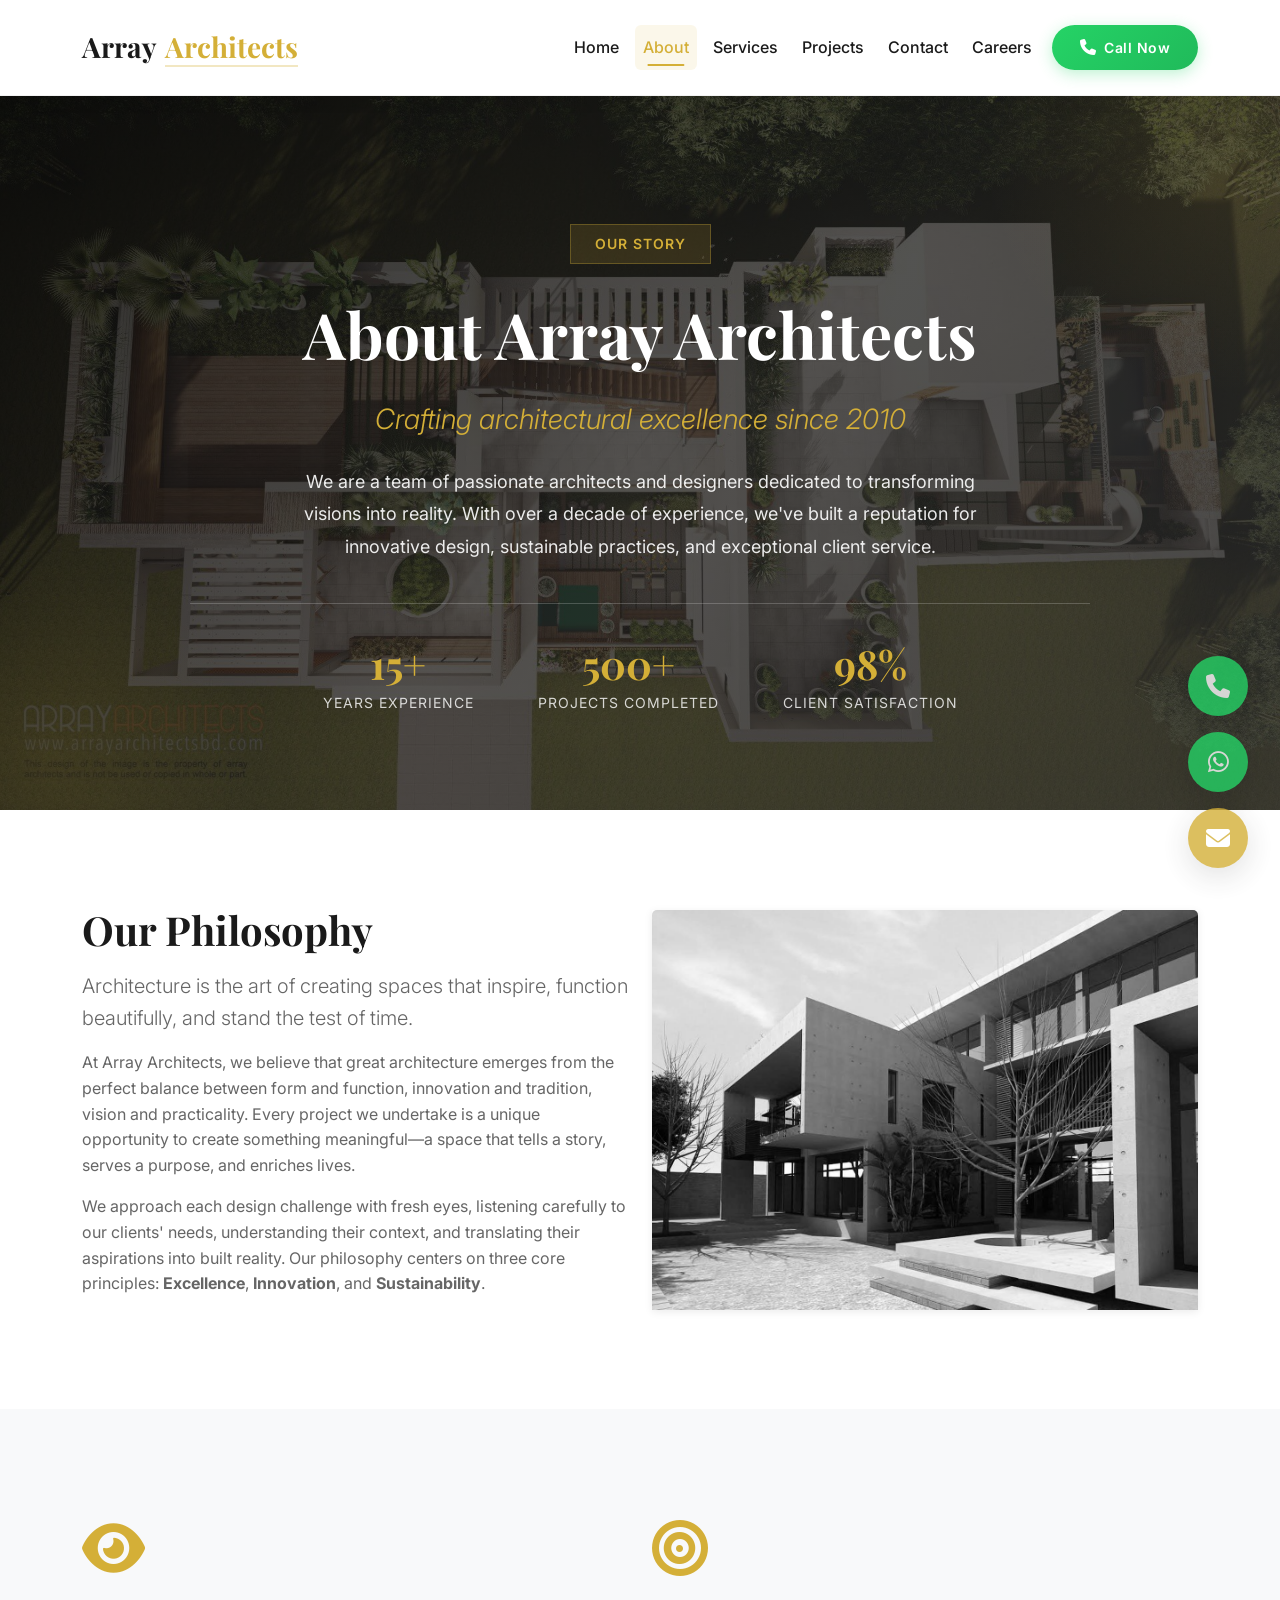
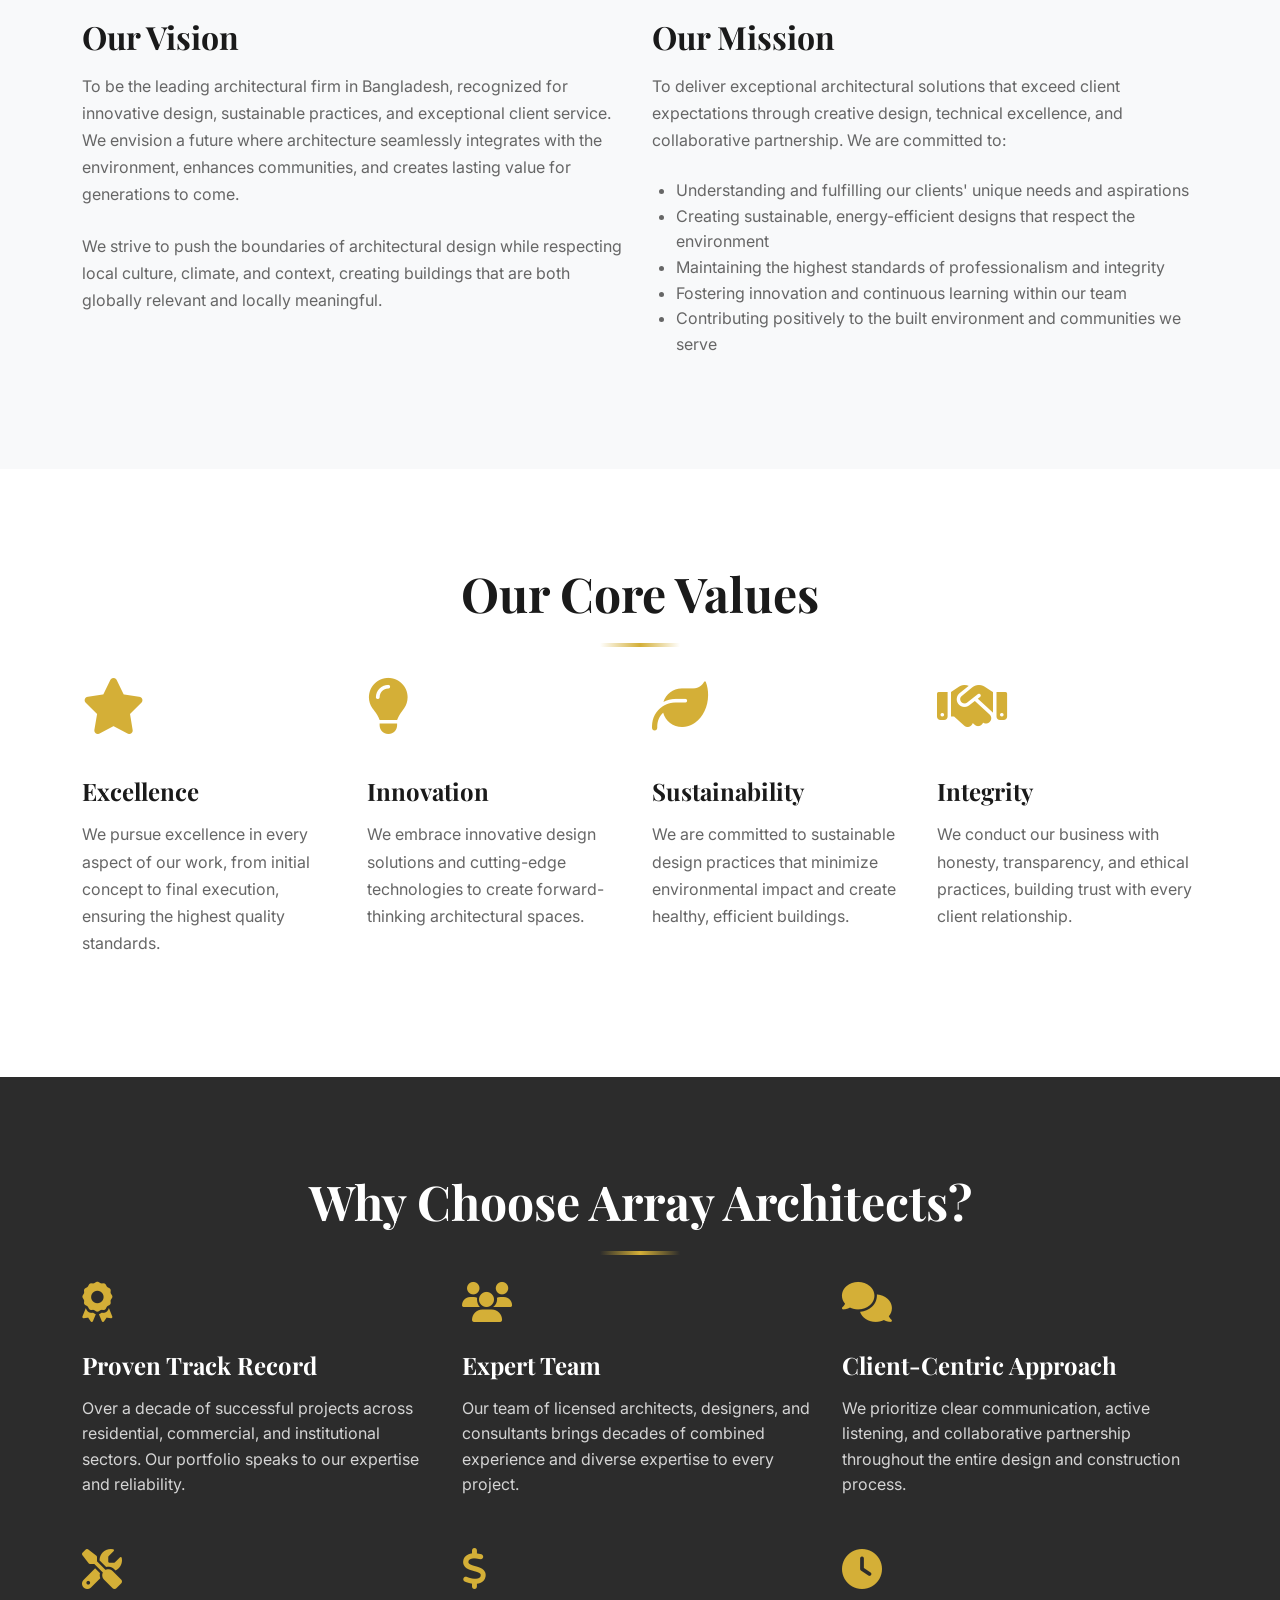
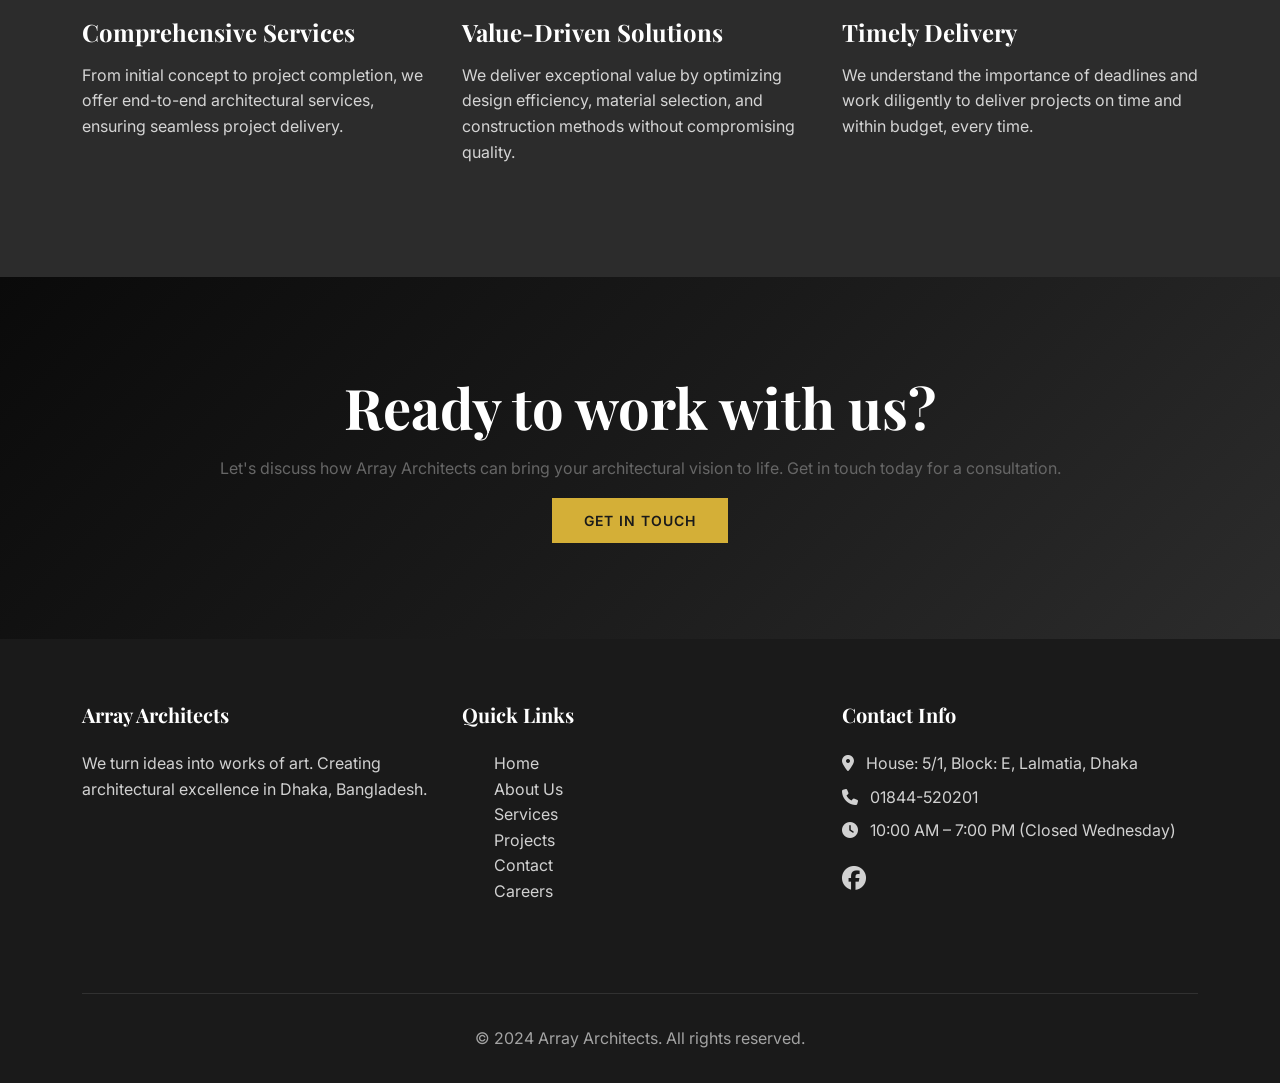
==== about.html @ 4f80e654 "Initial commit" ====
<!DOCTYPE html>
<html lang="en">
<head>
    <meta charset="UTF-8">
    <meta name="viewport" content="width=device-width, initial-scale=1.0">
    <meta name="description" content="Learn about Array Architects - Our philosophy, vision, mission, and values. Discover why clients trust us for their architectural projects in Dhaka, Bangladesh.">
    <meta name="keywords" content="about Array Architects, architecture firm Dhaka, architectural philosophy, design values">
    <meta name="author" content="Array Architects">
    <title>About Us - Array Architects</title>
    
    <!-- Bootstrap 5 CSS -->
    <link href="https://cdn.jsdelivr.net/npm/bootstrap@5.3.0/dist/css/bootstrap.min.css" rel="stylesheet">
    
    <!-- Google Fonts -->
    <link href="https://fonts.googleapis.com/css2?family=Playfair+Display:wght@400;700&family=Inter:wght@300;400;500;600;700&display=swap" rel="stylesheet">
    
    <!-- Font Awesome for Icons -->
    <link rel="stylesheet" href="https://cdnjs.cloudflare.com/ajax/libs/font-awesome/6.4.0/css/all.min.css">
    
    <!-- Custom CSS -->
    <link rel="stylesheet" href="assets/css/style.css">
</head>
<body>
    <!-- ===== NAVBAR ===== -->
    <nav class="navbar navbar-expand-lg">
        <div class="container">
            <a class="navbar-brand" href="index.html">
                <span class="brand-text">Array</span>
                <span class="brand-accent">Architects</span>
            </a>
            <button class="navbar-toggler" type="button" data-bs-toggle="collapse" data-bs-target="#navbarNav" aria-label="Toggle navigation">
                <span class="navbar-toggler-icon"></span>
            </button>
            <div class="collapse navbar-collapse" id="navbarNav">
                <ul class="navbar-nav ms-auto">
                    <li class="nav-item">
                        <a class="nav-link" href="index.html">
                            <span>Home</span>
                        </a>
                    </li>
                    <li class="nav-item">
                        <a class="nav-link active" href="about.html">
                            <span>About</span>
                        </a>
                    </li>
                    <li class="nav-item">
                        <a class="nav-link" href="services.html">
                            <span>Services</span>
                        </a>
                    </li>
                    <li class="nav-item">
                        <a class="nav-link" href="projects.html">
                            <span>Projects</span>
                        </a>
                    </li>
                    <li class="nav-item">
                        <a class="nav-link" href="contact.html">
                            <span>Contact</span>
                        </a>
                    </li>
                    <li class="nav-item">
                        <a class="nav-link" href="careers.html">
                            <span>Careers</span>
                        </a>
                    </li>
                    <li class="nav-item">
                        <a class="btn btn-call" href="tel:+8801844520201">
                            <i class="fas fa-phone"></i>
                            <span>Call Now</span>
                        </a>
                    </li>
                </ul>
            </div>
        </div>
    </nav>

    <!-- ===== PAGE HERO ===== -->
    <section class="page-hero">
        <div class="hero-background" style="background-image: url('assets/images/banner2.jpg');">
            <div class="hero-overlay"></div>
            <div class="hero-shapes">
                <div class="shape shape-1"></div>
                <div class="shape shape-2"></div>
            </div>
        </div>
        <div class="container">
            <div class="page-hero-content">
                <div class="hero-badge">
                    <span>Our Story</span>
                </div>
                <h1 class="page-hero-title">About Array Architects</h1>
                <p class="page-hero-tagline">Crafting architectural excellence since 2010</p>
                <p class="page-hero-description">We are a team of passionate architects and designers dedicated to transforming visions into reality. With over a decade of experience, we've built a reputation for innovative design, sustainable practices, and exceptional client service.</p>
                <div class="page-hero-stats">
                    <div class="page-stat">
                        <div class="page-stat-number">15+</div>
                        <div class="page-stat-label">Years Experience</div>
                    </div>
                    <div class="page-stat">
                        <div class="page-stat-number">500+</div>
                        <div class="page-stat-label">Projects Completed</div>
                    </div>
                    <div class="page-stat">
                        <div class="page-stat-number">98%</div>
                        <div class="page-stat-label">Client Satisfaction</div>
                    </div>
                </div>
            </div>
        </div>
    </section>

    <!-- ===== PHILOSOPHY ===== -->
    <section class="section">
        <div class="container">
            <div class="row align-items-center">
                <div class="col-lg-6">
                    <h2>Our Philosophy</h2>
                    <p class="lead">Architecture is the art of creating spaces that inspire, function beautifully, and stand the test of time.</p>
                    <p>At Array Architects, we believe that great architecture emerges from the perfect balance between form and function, innovation and tradition, vision and practicality. Every project we undertake is a unique opportunity to create something meaningful—a space that tells a story, serves a purpose, and enriches lives.</p>
                    <p>We approach each design challenge with fresh eyes, listening carefully to our clients' needs, understanding their context, and translating their aspirations into built reality. Our philosophy centers on three core principles: <strong>Excellence</strong>, <strong>Innovation</strong>, and <strong>Sustainability</strong>.</p>
                </div>
                <div class="col-lg-6">
                    <div class="card">
                        <img src="assets/images/banner3.jpg" alt="Our Philosophy" class="card-img-top" style="height: 400px; object-fit: cover;">
                    </div>
                </div>
            </div>
        </div>
    </section>

    <!-- ===== VISION & MISSION ===== -->
    <section class="section section-light">
        <div class="container">
            <div class="row g-4">
                <div class="col-lg-6">
                    <div class="service-card">
                        <div class="service-icon">
                            <i class="fas fa-eye"></i>
                        </div>
                        <h3>Our Vision</h3>
                        <p>To be the leading architectural firm in Bangladesh, recognized for innovative design, sustainable practices, and exceptional client service. We envision a future where architecture seamlessly integrates with the environment, enhances communities, and creates lasting value for generations to come.</p>
                        <p>We strive to push the boundaries of architectural design while respecting local culture, climate, and context, creating buildings that are both globally relevant and locally meaningful.</p>
                    </div>
                </div>
                <div class="col-lg-6">
                    <div class="service-card">
                        <div class="service-icon">
                            <i class="fas fa-bullseye"></i>
                        </div>
                        <h3>Our Mission</h3>
                        <p>To deliver exceptional architectural solutions that exceed client expectations through creative design, technical excellence, and collaborative partnership. We are committed to:</p>
                        <ul style="list-style: disc; padding-left: 1.5rem; color: var(--text-light);">
                            <li>Understanding and fulfilling our clients' unique needs and aspirations</li>
                            <li>Creating sustainable, energy-efficient designs that respect the environment</li>
                            <li>Maintaining the highest standards of professionalism and integrity</li>
                            <li>Fostering innovation and continuous learning within our team</li>
                            <li>Contributing positively to the built environment and communities we serve</li>
                        </ul>
                    </div>
                </div>
            </div>
        </div>
    </section>

    <!-- ===== VALUES ===== -->
    <section class="section">
        <div class="container">
            <h2 class="section-title">Our Core Values</h2>
            <div class="row g-4">
                <div class="col-md-6 col-lg-3">
                    <div class="service-card">
                        <div class="service-icon">
                            <i class="fas fa-star"></i>
                        </div>
                        <h4>Excellence</h4>
                        <p>We pursue excellence in every aspect of our work, from initial concept to final execution, ensuring the highest quality standards.</p>
                    </div>
                </div>
                <div class="col-md-6 col-lg-3">
                    <div class="service-card">
                        <div class="service-icon">
                            <i class="fas fa-lightbulb"></i>
                        </div>
                        <h4>Innovation</h4>
                        <p>We embrace innovative design solutions and cutting-edge technologies to create forward-thinking architectural spaces.</p>
                    </div>
                </div>
                <div class="col-md-6 col-lg-3">
                    <div class="service-card">
                        <div class="service-icon">
                            <i class="fas fa-leaf"></i>
                        </div>
                        <h4>Sustainability</h4>
                        <p>We are committed to sustainable design practices that minimize environmental impact and create healthy, efficient buildings.</p>
                    </div>
                </div>
                <div class="col-md-6 col-lg-3">
                    <div class="service-card">
                        <div class="service-icon">
                            <i class="fas fa-handshake"></i>
                        </div>
                        <h4>Integrity</h4>
                        <p>We conduct our business with honesty, transparency, and ethical practices, building trust with every client relationship.</p>
                    </div>
                </div>
            </div>
        </div>
    </section>

    <!-- ===== WHY CHOOSE US ===== -->
    <section class="section section-dark">
        <div class="container">
            <h2 class="section-title" style="color: var(--text-white);">Why Choose Array Architects?</h2>
            <div class="row g-4">
                <div class="col-md-6 col-lg-4">
                    <div class="testimonial">
                        <div class="service-icon" style="font-size: 2.5rem; margin-bottom: 1rem;">
                            <i class="fas fa-award"></i>
                        </div>
                        <h4>Proven Track Record</h4>
                        <p>Over a decade of successful projects across residential, commercial, and institutional sectors. Our portfolio speaks to our expertise and reliability.</p>
                    </div>
                </div>
                <div class="col-md-6 col-lg-4">
                    <div class="testimonial">
                        <div class="service-icon" style="font-size: 2.5rem; margin-bottom: 1rem;">
                            <i class="fas fa-users"></i>
                        </div>
                        <h4>Expert Team</h4>
                        <p>Our team of licensed architects, designers, and consultants brings decades of combined experience and diverse expertise to every project.</p>
                    </div>
                </div>
                <div class="col-md-6 col-lg-4">
                    <div class="testimonial">
                        <div class="service-icon" style="font-size: 2.5rem; margin-bottom: 1rem;">
                            <i class="fas fa-comments"></i>
                        </div>
                        <h4>Client-Centric Approach</h4>
                        <p>We prioritize clear communication, active listening, and collaborative partnership throughout the entire design and construction process.</p>
                    </div>
                </div>
                <div class="col-md-6 col-lg-4">
                    <div class="testimonial">
                        <div class="service-icon" style="font-size: 2.5rem; margin-bottom: 1rem;">
                            <i class="fas fa-tools"></i>
                        </div>
                        <h4>Comprehensive Services</h4>
                        <p>From initial concept to project completion, we offer end-to-end architectural services, ensuring seamless project delivery.</p>
                    </div>
                </div>
                <div class="col-md-6 col-lg-4">
                    <div class="testimonial">
                        <div class="service-icon" style="font-size: 2.5rem; margin-bottom: 1rem;">
                            <i class="fas fa-dollar-sign"></i>
                        </div>
                        <h4>Value-Driven Solutions</h4>
                        <p>We deliver exceptional value by optimizing design efficiency, material selection, and construction methods without compromising quality.</p>
                    </div>
                </div>
                <div class="col-md-6 col-lg-4">
                    <div class="testimonial">
                        <div class="service-icon" style="font-size: 2.5rem; margin-bottom: 1rem;">
                            <i class="fas fa-clock"></i>
                        </div>
                        <h4>Timely Delivery</h4>
                        <p>We understand the importance of deadlines and work diligently to deliver projects on time and within budget, every time.</p>
                    </div>
                </div>
            </div>
        </div>
    </section>

    <!-- ===== CTA SECTION ===== -->
    <section class="cta-section">
        <div class="container">
            <h1>Ready to work with us?</h1>
            <p>Let's discuss how Array Architects can bring your architectural vision to life. Get in touch today for a consultation.</p>
            <a href="contact.html" class="btn btn-accent">Get in Touch</a>
        </div>
    </section>

    <!-- ===== FOOTER ===== -->
    <footer class="footer">
        <div class="container">
            <div class="row">
                <div class="col-lg-4 mb-4">
                    <h5>Array Architects</h5>
                    <p>We turn ideas into works of art. Creating architectural excellence in Dhaka, Bangladesh.</p>
                </div>
                <div class="col-lg-4 mb-4">
                    <h5>Quick Links</h5>
                    <ul>
                        <li><a href="index.html">Home</a></li>
                        <li><a href="about.html">About Us</a></li>
                        <li><a href="services.html">Services</a></li>
                        <li><a href="projects.html">Projects</a></li>
                        <li><a href="contact.html">Contact</a></li>
                        <li><a href="careers.html">Careers</a></li>
                    </ul>
                </div>
                <div class="col-lg-4 mb-4">
                    <h5>Contact Info</h5>
                    <p><i class="fas fa-map-marker-alt me-2"></i> House: 5/1, Block: E, Lalmatia, Dhaka</p>
                    <p><i class="fas fa-phone me-2"></i> <a href="tel:+8801844520201">01844-520201</a></p>
                    <p><i class="fas fa-clock me-2"></i> 10:00 AM – 7:00 PM (Closed Wednesday)</p>
                    <div class="mt-3">
                        <a href="https://www.facebook.com/arrayarchitectsbd/" target="_blank" rel="noopener noreferrer" class="me-3" style="color: rgba(255, 255, 255, 0.8); font-size: 1.5rem; transition: var(--transition);" title="Facebook">
                            <i class="fab fa-facebook"></i>
                        </a>
                    </div>
                </div>
            </div>
            <div class="footer-bottom">
                <p>&copy; 2024 Array Architects. All rights reserved.</p>
            </div>
        </div>
    </footer>

    <!-- ===== FLOATING CONTACT WIDGET ===== -->
    <div class="floating-contact">
        <a href="tel:+8801844520201" class="floating-btn call" title="Call Now">
            <i class="fas fa-phone"></i>
        </a>
        <a href="https://wa.me/8801844520201" target="_blank" class="floating-btn whatsapp" title="WhatsApp">
            <i class="fab fa-whatsapp"></i>
        </a>
        <a href="mailto:arrayarchitectsbd@gmail.com" class="floating-btn email" title="Email">
            <i class="fas fa-envelope"></i>
        </a>
    </div>

    <!-- Bootstrap 5 JS -->
    <script src="https://cdn.jsdelivr.net/npm/bootstrap@5.3.0/dist/js/bootstrap.bundle.min.js"></script>
    
    <!-- Custom JS -->
    <script src="assets/js/main.js"></script>
</body>
</html>
---- assets/css/style.css ----
/* ============================================
   ARRAY ARCHITECTS - MAIN STYLESHEET
   Clean, Modular, Architectural Design
   ============================================ */

/* ===== CSS VARIABLES ===== */
:root {
    --primary-color: #1a1a1a;
    --secondary-color: #2c2c2c;
    --accent-color: #d4af37;
    --text-dark: #1a1a1a;
    --text-light: #666666;
    --text-white: #ffffff;
    --bg-light: #f8f9fa;
    --bg-white: #ffffff;
    --border-color: #e0e0e0;
    --shadow-sm: 0 2px 8px rgba(0, 0, 0, 0.08);
    --shadow-md: 0 4px 16px rgba(0, 0, 0, 0.12);
    --shadow-lg: 0 8px 32px rgba(0, 0, 0, 0.16);
    --transition: all 0.3s ease;
    --font-primary: 'Inter', -apple-system, BlinkMacSystemFont, 'Segoe UI', sans-serif;
    --font-heading: 'Playfair Display', Georgia, serif;
}

/* ===== RESET & BASE ===== */
* {
    margin: 0;
    padding: 0;
    box-sizing: border-box;
}

html {
    scroll-behavior: smooth;
    font-size: 16px;
}

body {
    font-family: var(--font-primary);
    color: var(--text-dark);
    line-height: 1.6;
    overflow-x: hidden;
}

h1, h2, h3, h4, h5, h6 {
    font-family: var(--font-heading);
    font-weight: 700;
    line-height: 1.2;
    margin-bottom: 1rem;
    color: var(--text-dark);
}
h1 {
    font-family: var(--font-heading);
    font-weight: 700;
    line-height: 1.2;
    margin-bottom: 1rem;
    color: var(--text-white);
}

h1 { font-size: 3.5rem; }
h2 { font-size: 2.5rem; }
h3 { font-size: 2rem; }
h4 { font-size: 1.5rem; }
h5 { font-size: 1.25rem; }
h6 { font-size: 1rem; }

p {
    margin-bottom: 1rem;
    color: var(--text-light);
}

a {
    text-decoration: none;
    color: inherit;
    transition: var(--transition);
}

img {
    max-width: 100%;
    height: auto;
    display: block;
}

ul {
    list-style: none;
}

/* ===== TYPOGRAPHY UTILITIES ===== */
.text-accent {
    color: var(--accent-color);
}

.text-light {
    color: var(--text-light);
}

.text-center {
    text-align: center;
}

.section-label {
    display: inline-block;
    padding: 0.5rem 1.5rem;
    background: rgba(212, 175, 55, 0.1);
    color: var(--accent-color);
    font-size: 0.875rem;
    font-weight: 600;
    letter-spacing: 1px;
    text-transform: uppercase;
    margin-bottom: 1rem;
}

.section-header {
    text-align: center;
    margin-bottom: 4rem;
}

.section-title {
    font-size: 3rem;
    margin-bottom: 1rem;
    text-align: center;
    position: relative;
    padding-bottom: 1.5rem;
}

.section-title::after {
    content: '';
    position: absolute;
    bottom: 0;
    left: 50%;
    transform: translateX(-50%);
    width: 80px;
    height: 4px;
    background: linear-gradient(90deg, transparent, var(--accent-color), transparent);
}

.section-subtitle {
    font-size: 1.125rem;
    color: var(--text-light);
    max-width: 600px;
    margin: 0 auto;
}

.section-heading {
    font-size: 2.5rem;
    margin-bottom: 1.5rem;
    position: relative;
    padding-bottom: 1rem;
}

.section-heading::after {
    content: '';
    position: absolute;
    bottom: 0;
    left: 0;
    width: 60px;
    height: 3px;
    background: var(--accent-color);
}

/* ===== NAVBAR ===== */
.navbar {
    background: rgba(255, 255, 255, 0.98);
    backdrop-filter: blur(10px);
    box-shadow: 0 2px 20px rgba(0, 0, 0, 0.05);
    padding: 1.25rem 0;
    position: sticky;
    top: 0;
    z-index: 1000;
    transition: var(--transition);
    border-bottom: 1px solid rgba(0, 0, 0, 0.05);
}

.navbar.scrolled {
    box-shadow: 0 4px 30px rgba(0, 0, 0, 0.1);
    padding: 0.75rem 0;
}

.navbar-brand {
    font-family: var(--font-heading);
    font-size: 1.75rem;
    font-weight: 700;
    color: var(--text-dark);
    display: flex;
    align-items: center;
    gap: 0.5rem;
    transition: var(--transition);
}

.navbar-brand:hover {
    transform: translateY(-2px);
}

.brand-text {
    color: var(--text-dark);
}

.brand-accent {
    color: var(--accent-color);
    position: relative;
}

.brand-accent::after {
    content: '';
    position: absolute;
    bottom: 0.1em;
    left: 0;
    width: 100%;
    height: 2px;
    background: var(--accent-color);
    opacity: 0.3;
}

.navbar-nav {
    align-items: center;
}

.navbar-nav .nav-link {
    color: var(--text-dark);
    font-weight: 500;
    margin: 0 0.25rem;
    padding: 0.625rem 1.25rem;
    transition: var(--transition);
    position: relative;
    border-radius: 6px;
    display: flex;
    align-items: center;
}

.navbar-nav .nav-link span {
    position: relative;
    z-index: 1;
}

.navbar-nav .nav-link::before {
    content: '';
    position: absolute;
    top: 0;
    left: 0;
    right: 0;
    bottom: 0;
    background: rgba(212, 175, 55, 0.1);
    border-radius: 6px;
    transform: scale(0);
    transition: var(--transition);
    z-index: 0;
}

.navbar-nav .nav-link:hover::before,
.navbar-nav .nav-link.active::before {
    transform: scale(1);
}

.navbar-nav .nav-link:hover,
.navbar-nav .nav-link.active {
    color: var(--accent-color);
}

.navbar-nav .nav-link::after {
    content: '';
    position: absolute;
    bottom: 0.25rem;
    left: 50%;
    transform: translateX(-50%) scaleX(0);
    width: 60%;
    height: 2px;
    background: var(--accent-color);
    transition: var(--transition);
    border-radius: 2px;
}

.navbar-nav .nav-link:hover::after,
.navbar-nav .nav-link.active::after {
    transform: translateX(-50%) scaleX(1);
}

.navbar-toggler {
    border: none;
    padding: 0.5rem;
    border-radius: 6px;
    transition: var(--transition);
}

.navbar-toggler:focus {
    box-shadow: 0 0 0 3px rgba(212, 175, 55, 0.2);
}

.navbar-toggler:hover {
    background: rgba(212, 175, 55, 0.1);
}

.navbar-toggler-icon {
    background-image: url("data:image/svg+xml,%3csvg xmlns='http://www.w3.org/2000/svg' viewBox='0 0 30 30'%3e%3cpath stroke='rgba%2833, 37, 41, 0.75%29' stroke-linecap='round' stroke-miterlimit='10' stroke-width='2' d='M4 7h22M4 15h22M4 23h22'/%3e%3c/svg%3e");
}

/* ===== BUTTONS ===== */
.btn {
    padding: 0.75rem 2rem;
    font-weight: 600;
    border-radius: 0;
    text-transform: uppercase;
    letter-spacing: 1px;
    font-size: 0.875rem;
    transition: var(--transition);
    border: none;
    cursor: pointer;
}

.btn-primary {
    background: var(--primary-color);
    color: var(--text-white);
}

.btn-primary:hover {
    background: var(--secondary-color);
    color: var(--text-white);
    transform: translateY(-2px);
    box-shadow: var(--shadow-md);
}

.btn-accent {
    background: var(--accent-color);
    color: var(--text-dark);
    display: inline-flex;
    align-items: center;
}

.btn-accent:hover {
    background: #c19d26;
    color: var(--text-dark);
    transform: translateY(-2px);
    box-shadow: var(--shadow-md);
}

.btn-accent i {
    transition: var(--transition);
}

.btn-accent:hover i {
    transform: translateX(5px);
}

.btn-outline {
    background: transparent;
    border: 2px solid var(--primary-color);
    color: var(--primary-color);
}

.btn-outline:hover {
    background: var(--primary-color);
    color: var(--text-white);
}

.btn-call {
    background: linear-gradient(135deg, #25d366 0%, #20ba5a 100%);
    color: var(--text-white);
    padding: 0.75rem 1.75rem;
    font-size: 0.875rem;
    font-weight: 600;
    border-radius: 50px;
    display: inline-flex;
    align-items: center;
    gap: 0.5rem;
    box-shadow: 0 4px 15px rgba(37, 211, 102, 0.3);
    transition: var(--transition);
    border: none;
    text-transform: none;
    letter-spacing: 0.5px;
    margin-left: 0.5rem;
}

.btn-call i {
    font-size: 1rem;
    animation: pulse 2s infinite;
}

@keyframes pulse {
    0%, 100% {
        transform: scale(1);
    }
    50% {
        transform: scale(1.1);
    }
}

.btn-call:hover {
    background: linear-gradient(135deg, #20ba5a 0%, #1ea850 100%);
    color: var(--text-white);
    transform: translateY(-2px);
    box-shadow: 0 6px 20px rgba(37, 211, 102, 0.4);
}

.btn-call:active {
    transform: translateY(0);
}

/* ===== HERO SECTION ===== */
.hero {
    min-height: 100vh;
    display: flex;
    align-items: center;
    background: linear-gradient(135deg, #0a0a0a 0%, #1a1a1a 50%, #2c2c2c 100%);
    color: var(--text-white);
    position: relative;
    padding: 8rem 0 6rem;
    overflow: hidden;
}

.hero-background {
    position: absolute;
    top: 0;
    left: 0;
    right: 0;
    bottom: 0;
    z-index: 1;
    overflow: hidden;
    background-size: cover;
    background-position: center;
    background-repeat: no-repeat;
}

.hero-overlay {
    position: absolute;
    top: 0;
    left: 0;
    right: 0;
    bottom: 0;
    background: linear-gradient(135deg, rgba(10, 10, 10, 0.85) 0%, rgba(26, 26, 26, 0.75) 50%, rgba(44, 44, 44, 0.85) 100%);
    z-index: 1;
}

.hero-shapes {
    position: absolute;
    width: 100%;
    height: 100%;
    z-index: 2;
}

.shape {
    position: absolute;
    border-radius: 50%;
    background: radial-gradient(circle, rgba(212, 175, 55, 0.1) 0%, transparent 70%);
    animation: float 20s infinite ease-in-out;
}

.shape-1 {
    width: 500px;
    height: 500px;
    top: -200px;
    right: -200px;
    animation-delay: 0s;
}

.shape-2 {
    width: 400px;
    height: 400px;
    bottom: -150px;
    left: -150px;
    animation-delay: 5s;
}

.shape-3 {
    width: 300px;
    height: 300px;
    top: 50%;
    right: 10%;
    animation-delay: 10s;
}

@keyframes float {
    0%, 100% {
        transform: translate(0, 0) scale(1);
        opacity: 0.3;
    }
    50% {
        transform: translate(50px, -50px) scale(1.1);
        opacity: 0.5;
    }
}

.hero-content {
    position: relative;
    z-index: 3;
    max-width: 800px;
}

.hero-badge {
    display: inline-block;
    padding: 0.5rem 1.5rem;
    background: rgba(212, 175, 55, 0.15);
    border: 1px solid rgba(212, 175, 55, 0.3);
    color: var(--accent-color);
    font-size: 0.875rem;
    font-weight: 600;
    letter-spacing: 1px;
    text-transform: uppercase;
    margin-bottom: 2rem;
    animation: fadeInUp 0.8s ease;
}

.hero-title {
    font-size: 5.5rem;
    line-height: 1.1;
    margin-bottom: 1.5rem;
    animation: fadeInUp 0.8s ease 0.2s both;
}

.hero-title .title-line {
    display: block;
}

.hero-title .title-line.accent {
    color: var(--accent-color);
    position: relative;
}

.hero-title .title-line.accent::after {
    content: '';
    position: absolute;
    bottom: 0.2em;
    left: 0;
    width: 100%;
    height: 3px;
    background: linear-gradient(90deg, var(--accent-color) 0%, transparent 100%);
    opacity: 0.3;
}

.hero .tagline {
    font-size: 1.75rem;
    color: rgba(255, 255, 255, 0.9);
    margin-bottom: 1.5rem;
    font-weight: 300;
    font-style: italic;
    animation: fadeInUp 0.8s ease 0.4s both;
}

.hero-description {
    font-size: 1.125rem;
    color: rgba(255, 255, 255, 0.8);
    margin-bottom: 3rem;
    line-height: 1.8;
    animation: fadeInUp 0.8s ease 0.6s both;
}

.hero-cta {
    display: flex;
    gap: 1rem;
    flex-wrap: wrap;
    margin-bottom: 4rem;
    animation: fadeInUp 0.8s ease 0.8s both;
}

.btn-outline-light {
    background: transparent;
    border: 2px solid rgba(255, 255, 255, 0.3);
    color: var(--text-white);
}

.btn-outline-light:hover {
    background: rgba(255, 255, 255, 0.1);
    border-color: rgba(255, 255, 255, 0.5);
    color: var(--text-white);
}

.hero-stats {
    display: flex;
    gap: 3rem;
    flex-wrap: wrap;
    padding-top: 3rem;
    border-top: 1px solid rgba(255, 255, 255, 0.1);
    animation: fadeInUp 0.8s ease 1s both;
}

.stat-item {
    flex: 1;
    min-width: 150px;
}

.stat-number {
    font-size: 2.5rem;
    font-weight: 700;
    color: var(--accent-color);
    font-family: var(--font-heading);
    margin-bottom: 0.5rem;
}

.stat-label {
    font-size: 0.875rem;
    color: rgba(255, 255, 255, 0.7);
    text-transform: uppercase;
    letter-spacing: 1px;
}

.hero-scroll-indicator {
    position: absolute;
    bottom: 2rem;
    left: 50%;
    transform: translateX(-50%);
    z-index: 2;
    text-align: center;
    color: rgba(255, 255, 255, 0.6);
    font-size: 0.875rem;
    animation: bounce 2s infinite;
}

.hero-scroll-indicator i {
    display: block;
    margin-top: 0.5rem;
    font-size: 1.25rem;
}

@keyframes bounce {
    0%, 100% {
        transform: translateX(-50%) translateY(0);
    }
    50% {
        transform: translateX(-50%) translateY(10px);
    }
}

@keyframes fadeInUp {
    from {
        opacity: 0;
        transform: translateY(30px);
    }
    to {
        opacity: 1;
        transform: translateY(0);
    }
}

/* ===== PAGE HERO SECTIONS ===== */
.page-hero {
    min-height: 70vh;
    display: flex;
    align-items: center;
    position: relative;
    padding: 8rem 0 6rem;
    overflow: hidden;
}

.page-hero-content {
    position: relative;
    z-index: 3;
    max-width: 900px;
    margin: 0 auto;
    text-align: center;
    animation: fadeInUp 0.8s ease;
}

.page-hero-title {
    font-size: 4rem;
    line-height: 1.2;
    margin-bottom: 1.5rem;
    color: var(--text-white);
    font-family: var(--font-heading);
    animation: fadeInUp 0.8s ease 0.2s both;
}

.page-hero-tagline {
    font-size: 1.75rem;
    color: var(--accent-color);
    margin-bottom: 1.5rem;
    font-weight: 300;
    font-style: italic;
    animation: fadeInUp 0.8s ease 0.4s both;
}

.page-hero-description {
    font-size: 1.125rem;
    color: rgba(255, 255, 255, 0.9);
    margin-bottom: 2.5rem;
    line-height: 1.8;
    max-width: 700px;
    margin-left: auto;
    margin-right: auto;
    animation: fadeInUp 0.8s ease 0.6s both;
}

.page-hero-stats {
    display: flex;
    justify-content: center;
    gap: 4rem;
    flex-wrap: wrap;
    padding-top: 2.5rem;
    border-top: 1px solid rgba(255, 255, 255, 0.2);
    animation: fadeInUp 0.8s ease 0.8s both;
}

.page-stat {
    text-align: center;
}

.page-stat-number {
    font-size: 2.5rem;
    font-weight: 700;
    color: var(--accent-color);
    font-family: var(--font-heading);
    margin-bottom: 0.5rem;
    line-height: 1;
}

.page-stat-label {
    font-size: 0.875rem;
    color: rgba(255, 255, 255, 0.8);
    text-transform: uppercase;
    letter-spacing: 1px;
}

.page-hero-features {
    display: flex;
    justify-content: center;
    gap: 2rem;
    flex-wrap: wrap;
    margin-top: 2rem;
    animation: fadeInUp 0.8s ease 0.8s both;
}

.page-feature-item {
    display: flex;
    align-items: center;
    gap: 0.75rem;
    color: rgba(255, 255, 255, 0.9);
    font-size: 1rem;
}

.page-feature-item i {
    color: var(--accent-color);
    font-size: 1.25rem;
}

.page-hero-contact {
    display: flex;
    justify-content: center;
    gap: 1.5rem;
    flex-wrap: wrap;
    margin-top: 2.5rem;
    animation: fadeInUp 0.8s ease 1s both;
}

.page-contact-btn {
    display: inline-flex;
    align-items: center;
    gap: 0.75rem;
    padding: 1rem 2rem;
    background: rgba(255, 255, 255, 0.1);
    border: 2px solid rgba(255, 255, 255, 0.3);
    color: var(--text-white);
    border-radius: 50px;
    font-weight: 600;
    transition: var(--transition);
    backdrop-filter: blur(10px);
}

.page-contact-btn:hover {
    background: rgba(255, 255, 255, 0.2);
    border-color: var(--accent-color);
    color: var(--text-white);
    transform: translateY(-3px);
    box-shadow: 0 10px 30px rgba(0, 0, 0, 0.3);
}

.page-contact-btn i {
    font-size: 1.25rem;
}

/* ===== SECTIONS ===== */
.section {
    padding: 6rem 0;
    position: relative;
}

.section-light {
    background: var(--bg-light);
}

.section-dark {
    background: var(--secondary-color);
    color: var(--text-white);
}

.section-dark h2,
.section-dark h3,
.section-dark h4 {
    color: var(--text-white);
}

.section-dark p {
    color: rgba(255, 255, 255, 0.8);
}

/* ===== INTRO SECTION ===== */
.intro-section {
    background: var(--bg-white);
}

.intro-section .lead-text {
    font-size: 1.25rem;
    color: var(--text-dark);
    font-weight: 400;
    margin-bottom: 1.5rem;
    line-height: 1.8;
}

.intro-text {
    color: var(--text-light);
    line-height: 1.8;
    margin-bottom: 2rem;
}

.intro-features {
    margin: 2rem 0;
}

.feature-item {
    display: flex;
    align-items: center;
    gap: 1rem;
    margin-bottom: 1rem;
    color: var(--text-dark);
}

.feature-item i {
    color: var(--accent-color);
    font-size: 1.25rem;
}

.intro-image-wrapper {
    position: relative;
}

.intro-image {
    position: relative;
    overflow: hidden;
    border-radius: 8px;
    box-shadow: var(--shadow-lg);
}

.intro-image img {
    width: 100%;
    height: 500px;
    object-fit: cover;
    display: block;
}

.image-placeholder {
    height: 500px;
    background: linear-gradient(135deg, #1a1a1a 0%, #2c2c2c 100%);
    display: flex;
    align-items: center;
    justify-content: center;
    color: white;
    font-size: 5rem;
    position: relative;
}

.image-overlay {
    position: absolute;
    top: 0;
    left: 0;
    right: 0;
    bottom: 0;
    background: linear-gradient(135deg, rgba(212, 175, 55, 0.1) 0%, transparent 100%);
    pointer-events: none;
}

.intro-badge {
    position: absolute;
    bottom: -30px;
    right: -30px;
    background: var(--accent-color);
    padding: 2rem;
    border-radius: 8px;
    box-shadow: var(--shadow-lg);
    z-index: 2;
}

.badge-content {
    text-align: center;
}

.badge-number {
    font-size: 2.5rem;
    font-weight: 700;
    color: var(--text-dark);
    font-family: var(--font-heading);
    line-height: 1;
}

.badge-text {
    font-size: 0.875rem;
    color: var(--text-dark);
    text-transform: uppercase;
    letter-spacing: 1px;
    margin-top: 0.5rem;
}

/* ===== CARDS ===== */
.card {
    border: none;
    border-radius: 0;
    box-shadow: var(--shadow-sm);
    transition: var(--transition);
    height: 100%;
    background: var(--bg-white);
}

.card:hover {
    transform: translateY(-8px);
    box-shadow: var(--shadow-lg);
}

.card-img-top {
    height: 250px;
    object-fit: cover;
    background: var(--bg-light);
}

.card-body {
    padding: 2rem;
}

.card-title {
    font-size: 1.5rem;
    margin-bottom: 1rem;
    color: var(--text-dark);
}

.card-text {
    color: var(--text-light);
    margin-bottom: 1.5rem;
}

/* ===== SERVICE CARDS ===== */
.services-section {
    position: relative;
}

.service-card {
    height: 100%;
    position: relative;
    overflow: hidden;
}

.service-card-inner {
    text-align: center;
    padding: 3rem 2rem;
    background: var(--bg-white);
    box-shadow: var(--shadow-sm);
    transition: var(--transition);
    height: 100%;
    border: 1px solid var(--border-color);
    position: relative;
    overflow: hidden;
}

.service-card-inner::before {
    content: '';
    position: absolute;
    top: 0;
    left: 0;
    width: 100%;
    height: 4px;
    background: linear-gradient(90deg, var(--accent-color), transparent);
    transform: scaleX(0);
    transform-origin: left;
    transition: var(--transition);
}

.service-card:hover .service-card-inner {
    transform: translateY(-10px);
    box-shadow: var(--shadow-lg);
    border-color: var(--accent-color);
}

.service-card:hover .service-card-inner::before {
    transform: scaleX(1);
}

.service-icon {
    font-size: 3.5rem;
    color: var(--accent-color);
    margin-bottom: 1.5rem;
    transition: var(--transition);
    display: inline-block;
}

.service-card:hover .service-icon {
    transform: scale(1.1) rotate(5deg);
}

.service-card h4 {
    margin-bottom: 1rem;
    color: var(--text-dark);
    font-size: 1.5rem;
}

.service-card p {
    color: var(--text-light);
    margin-bottom: 1.5rem;
    line-height: 1.7;
}

.service-link {
    margin-top: 1.5rem;
    opacity: 0;
    transform: translateY(10px);
    transition: var(--transition);
}

.service-card:hover .service-link {
    opacity: 1;
    transform: translateY(0);
}

.service-link a {
    color: var(--accent-color);
    font-weight: 600;
    text-transform: uppercase;
    font-size: 0.875rem;
    letter-spacing: 1px;
    display: inline-flex;
    align-items: center;
    gap: 0.5rem;
}

.service-link a:hover {
    gap: 1rem;
}

/* ===== PORTFOLIO / PROJECTS ===== */
.projects-section {
    background: var(--bg-white);
}

.portfolio-filter {
    display: flex;
    justify-content: center;
    flex-wrap: wrap;
    gap: 1rem;
    margin-bottom: 3rem;
}

.filter-btn {
    padding: 0.5rem 1.5rem;
    background: transparent;
    border: 2px solid var(--border-color);
    color: var(--text-dark);
    cursor: pointer;
    transition: var(--transition);
    font-weight: 500;
}

.filter-btn:hover,
.filter-btn.active {
    background: var(--primary-color);
    color: var(--text-white);
    border-color: var(--primary-color);
}

.portfolio-grid {
    display: grid;
    grid-template-columns: repeat(auto-fill, minmax(300px, 1fr));
    gap: 2rem;
    margin-top: 2rem;
}

.portfolio-item {
    position: relative;
    overflow: hidden;
    cursor: pointer;
    background: var(--bg-light);
    aspect-ratio: 4/3;
}

.portfolio-item img {
    width: 100%;
    height: 100%;
    object-fit: cover;
    transition: var(--transition);
    display: block;
}

.portfolio-item:hover img {
    transform: scale(1.1);
}

.portfolio-overlay {
    position: absolute;
    top: 0;
    left: 0;
    right: 0;
    bottom: 0;
    background: linear-gradient(to top, rgba(26, 26, 26, 0.9) 0%, transparent 100%);
    display: flex;
    align-items: flex-end;
    padding: 2rem;
    opacity: 0;
    transition: var(--transition);
}

.portfolio-item:hover .portfolio-overlay {
    opacity: 1;
}

.portfolio-overlay h4 {
    color: var(--text-white);
    margin: 0;
}

.portfolio-overlay p {
    color: rgba(255, 255, 255, 0.8);
    margin: 0.5rem 0 0 0;
}

/* ===== PROJECT CARDS ===== */
.project-card {
    background: var(--bg-white);
    box-shadow: var(--shadow-sm);
    transition: var(--transition);
    height: 100%;
    overflow: hidden;
    border: 1px solid var(--border-color);
}

.project-card:hover {
    transform: translateY(-10px);
    box-shadow: var(--shadow-lg);
}

.project-image {
    position: relative;
    height: 280px;
    overflow: hidden;
    background: var(--bg-light);
}

.project-image img {
    width: 100%;
    height: 100%;
    object-fit: cover;
    transition: var(--transition);
    display: block;
}

.project-card:hover .project-image img {
    transform: scale(1.1);
}

.project-placeholder {
    width: 100%;
    height: 100%;
    background: linear-gradient(135deg, #1a1a1a 0%, #2c2c2c 100%);
    display: flex;
    align-items: center;
    justify-content: center;
    color: white;
    font-size: 4rem;
    transition: var(--transition);
}

.project-card:hover .project-placeholder {
    transform: scale(1.1);
}

.project-overlay {
    position: absolute;
    top: 0;
    left: 0;
    right: 0;
    bottom: 0;
    background: linear-gradient(135deg, rgba(212, 175, 55, 0.9) 0%, rgba(26, 26, 26, 0.9) 100%);
    display: flex;
    align-items: center;
    justify-content: center;
    opacity: 0;
    transition: var(--transition);
}

.project-card:hover .project-overlay {
    opacity: 1;
}

.project-link {
    width: 60px;
    height: 60px;
    background: var(--text-white);
    color: var(--text-dark);
    border-radius: 50%;
    display: flex;
    align-items: center;
    justify-content: center;
    font-size: 1.5rem;
    transition: var(--transition);
    transform: scale(0.8);
}

.project-card:hover .project-link {
    transform: scale(1);
}

.project-link:hover {
    transform: scale(1.1) rotate(90deg);
    background: var(--accent-color);
    color: var(--text-dark);
}

.project-content {
    padding: 2rem;
}

.project-category {
    display: inline-block;
    padding: 0.25rem 1rem;
    background: rgba(212, 175, 55, 0.1);
    color: var(--accent-color);
    font-size: 0.75rem;
    font-weight: 600;
    text-transform: uppercase;
    letter-spacing: 1px;
    margin-bottom: 1rem;
}

.project-title {
    font-size: 1.5rem;
    margin-bottom: 1rem;
    color: var(--text-dark);
    font-family: var(--font-heading);
}

.project-text {
    color: var(--text-light);
    margin-bottom: 1.5rem;
    line-height: 1.7;
}

.project-btn {
    color: var(--accent-color);
    font-weight: 600;
    text-transform: uppercase;
    font-size: 0.875rem;
    letter-spacing: 1px;
    display: inline-flex;
    align-items: center;
    gap: 0.5rem;
    transition: var(--transition);
}

.project-btn:hover {
    gap: 1rem;
    color: var(--primary-color);
}

/* ===== MODAL ===== */
.modal {
    display: none;
    position: fixed;
    z-index: 2000;
    left: 0;
    top: 0;
    width: 100%;
    height: 100%;
    background: rgba(0, 0, 0, 0.95);
    backdrop-filter: blur(5px);
    overflow: auto;
    animation: fadeIn 0.3s ease;
}

@keyframes fadeIn {
    from {
        opacity: 0;
    }
    to {
        opacity: 1;
    }
}

.modal-content {
    background: var(--bg-white);
    margin: 3% auto;
    padding: 0;
    max-width: 1000px;
    width: 95%;
    position: relative;
    border-radius: 12px;
    overflow: hidden;
    box-shadow: 0 20px 60px rgba(0, 0, 0, 0.3);
    animation: modalFadeIn 0.4s ease;
}

@keyframes modalFadeIn {
    from {
        opacity: 0;
        transform: translateY(30px) scale(0.95);
    }
    to {
        opacity: 1;
        transform: translateY(0) scale(1);
    }
}

.modal-close {
    position: absolute;
    top: 1.5rem;
    right: 1.5rem;
    font-size: 1.75rem;
    color: var(--text-white);
    background: rgba(0, 0, 0, 0.6);
    width: 45px;
    height: 45px;
    display: flex;
    align-items: center;
    justify-content: center;
    cursor: pointer;
    z-index: 2001;
    transition: var(--transition);
    border-radius: 50%;
    border: 2px solid rgba(255, 255, 255, 0.2);
}

.modal-close:hover {
    background: rgba(0, 0, 0, 0.9);
    transform: rotate(90deg);
    border-color: var(--accent-color);
}

.modal-body {
    padding: 0;
}

/* ===== PROJECT MODAL CONTENT ===== */
.project-modal-content {
    width: 100%;
}

.project-modal-image {
    position: relative;
    width: 100%;
    height: 400px;
    overflow: hidden;
}

.project-modal-image img {
    width: 100%;
    height: 100%;
    object-fit: cover;
    display: block;
}

.project-modal-overlay {
    position: absolute;
    top: 0;
    left: 0;
    right: 0;
    bottom: 0;
    background: linear-gradient(to bottom, transparent 0%, rgba(0, 0, 0, 0.3) 100%);
}

.project-modal-header {
    padding: 2.5rem 2.5rem 2rem;
    background: var(--bg-white);
    border-bottom: 1px solid var(--border-color);
}

.project-modal-badge {
    display: inline-block;
    padding: 0.5rem 1.25rem;
    background: rgba(212, 175, 55, 0.1);
    color: var(--accent-color);
    font-size: 0.875rem;
    font-weight: 600;
    text-transform: uppercase;
    letter-spacing: 1px;
    border-radius: 50px;
    margin-bottom: 1rem;
}

.project-modal-title {
    font-size: 2.5rem;
    margin-bottom: 0.75rem;
    color: var(--text-dark);
    font-family: var(--font-heading);
}

.project-modal-location {
    color: var(--text-light);
    font-size: 1.125rem;
    margin: 0;
    display: flex;
    align-items: center;
    gap: 0.5rem;
}

.project-modal-location i {
    color: var(--accent-color);
}

.project-modal-info {
    display: grid;
    grid-template-columns: repeat(auto-fit, minmax(200px, 1fr));
    gap: 1.5rem;
    padding: 2rem 2.5rem;
    background: var(--bg-light);
    border-bottom: 1px solid var(--border-color);
}

.project-info-item {
    display: flex;
    align-items: center;
    gap: 1rem;
}

.info-icon {
    width: 50px;
    height: 50px;
    background: var(--accent-color);
    color: var(--text-dark);
    border-radius: 10px;
    display: flex;
    align-items: center;
    justify-content: center;
    font-size: 1.25rem;
    flex-shrink: 0;
}

.info-content {
    flex: 1;
}

.info-label {
    font-size: 0.875rem;
    color: var(--text-light);
    text-transform: uppercase;
    letter-spacing: 0.5px;
    margin-bottom: 0.25rem;
}

.info-value {
    font-size: 1.125rem;
    font-weight: 600;
    color: var(--text-dark);
}

.project-modal-description,
.project-modal-features {
    padding: 2rem 2.5rem;
    border-bottom: 1px solid var(--border-color);
}

.project-modal-description:last-child,
.project-modal-features:last-child {
    border-bottom: none;
}

.project-modal-description h4,
.project-modal-features h4 {
    font-size: 1.5rem;
    margin-bottom: 1.25rem;
    color: var(--text-dark);
    display: flex;
    align-items: center;
    gap: 0.75rem;
}

.project-modal-description h4 i,
.project-modal-features h4 i {
    color: var(--accent-color);
}

.project-modal-description p {
    color: var(--text-light);
    line-height: 1.8;
    font-size: 1.0625rem;
    margin: 0;
}

.features-grid {
    display: grid;
    grid-template-columns: repeat(auto-fit, minmax(250px, 1fr));
    gap: 1rem;
}

.feature-item {
    display: flex;
    align-items: center;
    gap: 0.75rem;
    padding: 0.75rem;
    background: var(--bg-light);
    border-radius: 8px;
    transition: var(--transition);
}

.feature-item:hover {
    background: rgba(212, 175, 55, 0.1);
    transform: translateX(5px);
}

.feature-item i {
    color: var(--accent-color);
    font-size: 1rem;
}

.feature-item span {
    color: var(--text-dark);
    font-weight: 500;
}

.project-modal-actions {
    padding: 2rem 2.5rem;
    background: var(--bg-light);
    display: flex;
    gap: 1rem;
    flex-wrap: wrap;
}

.project-modal-actions .btn {
    display: inline-flex;
    align-items: center;
    gap: 0.5rem;
    padding: 0.875rem 2rem;
}

.project-modal-actions .btn i {
    transition: var(--transition);
}

.project-modal-actions .btn:hover i {
    transform: translateX(3px);
}

/* ===== TESTIMONIALS ===== */
.testimonials-section {
    position: relative;
}

.testimonials-grid {
    display: grid;
    grid-template-columns: 1fr;
    gap: 2rem;
}

.testimonial-card {
    background: var(--bg-white);
    padding: 2.5rem;
    box-shadow: var(--shadow-sm);
    border-left: 4px solid var(--accent-color);
    transition: var(--transition);
    position: relative;
}

.testimonial-card::before {
    content: '"';
    position: absolute;
    top: 1rem;
    right: 2rem;
    font-size: 5rem;
    color: rgba(212, 175, 55, 0.1);
    font-family: var(--font-heading);
    line-height: 1;
}

.testimonial-card:hover {
    transform: translateY(-5px);
    box-shadow: var(--shadow-lg);
}

.testimonial-rating {
    color: var(--accent-color);
    font-size: 1rem;
    margin-bottom: 1.5rem;
    display: flex;
    gap: 0.25rem;
}

.testimonial-rating i {
    font-size: 1rem;
}

.testimonial-text {
    font-style: italic;
    font-size: 1.125rem;
    color: var(--text-light);
    margin-bottom: 1.5rem;
    line-height: 1.8;
    position: relative;
    z-index: 1;
}

.testimonial-author {
    display: flex;
    align-items: center;
    gap: 1rem;
}

.author-info {
    display: flex;
    flex-direction: column;
}

.author-info strong {
    color: var(--text-dark);
    font-weight: 600;
    margin-bottom: 0.25rem;
}

.author-info span {
    color: var(--text-light);
    font-size: 0.875rem;
}

/* ===== TRUST SECTION ===== */
.trust-badge {
    text-align: center;
    padding: 2rem;
    position: sticky;
    top: 100px;
}

.trust-badge-inner {
    background: var(--bg-white);
    padding: 3rem 2rem;
    box-shadow: var(--shadow-lg);
    border-radius: 8px;
    border: 2px solid var(--accent-color);
}

.trust-badge .rating {
    font-size: 4rem;
    color: var(--accent-color);
    font-weight: 700;
    font-family: var(--font-heading);
    margin-bottom: 0.5rem;
    line-height: 1;
}

.trust-badge .stars {
    font-size: 1.5rem;
    color: var(--accent-color);
    margin-bottom: 1rem;
    display: flex;
    justify-content: center;
    gap: 0.25rem;
}

.trust-label {
    font-weight: 600;
    color: var(--text-dark);
    font-size: 1rem;
    margin-bottom: 0.5rem;
}

.trust-subtext {
    color: var(--text-light);
    font-size: 0.875rem;
    margin: 0;
}

/* ===== FORMS ===== */
.form-group {
    margin-bottom: 1.5rem;
}

.form-label {
    display: block;
    margin-bottom: 0.5rem;
    font-weight: 600;
    color: var(--text-dark);
}

.form-control {
    width: 100%;
    padding: 0.75rem 1rem;
    border: 2px solid var(--border-color);
    background: var(--bg-white);
    font-family: var(--font-primary);
    font-size: 1rem;
    transition: var(--transition);
    border-radius: 0;
}

.form-control:focus {
    outline: none;
    border-color: var(--accent-color);
    box-shadow: 0 0 0 3px rgba(212, 175, 55, 0.1);
}

.form-control.error {
    border-color: #dc3545;
}

.error-message {
    color: #dc3545;
    font-size: 0.875rem;
    margin-top: 0.5rem;
    display: none;
}

.error-message.show {
    display: block;
}

.success-message {
    background: #d4edda;
    color: #155724;
    padding: 1rem;
    border-radius: 4px;
    margin-bottom: 1.5rem;
    display: none;
}

.success-message.show {
    display: block;
}

textarea.form-control {
    min-height: 150px;
    resize: vertical;
}

/* ===== CONTACT INFO ===== */
.contact-info {
    background: var(--bg-light);
    padding: 2.5rem;
    height: 100%;
}

.contact-item {
    margin-bottom: 2rem;
    display: flex;
    align-items: flex-start;
}

.contact-icon {
    font-size: 1.5rem;
    color: var(--accent-color);
    margin-right: 1rem;
    min-width: 30px;
}

.contact-item h5 {
    margin-bottom: 0.5rem;
    color: var(--text-dark);
}

.contact-item p {
    margin: 0;
    color: var(--text-light);
}

.contact-item a {
    color: var(--accent-color);
}

.contact-item a:hover {
    text-decoration: underline;
}

/* ===== FLOATING CONTACT WIDGET ===== */
.floating-contact {
    position: fixed;
    bottom: 2rem;
    right: 2rem;
    z-index: 999;
    display: flex;
    flex-direction: column;
    gap: 1rem;
}

.floating-btn {
    width: 60px;
    height: 60px;
    border-radius: 50%;
    display: flex;
    align-items: center;
    justify-content: center;
    color: var(--text-white);
    font-size: 1.5rem;
    box-shadow: var(--shadow-lg);
    transition: var(--transition);
    cursor: pointer;
    border: none;
    text-decoration: none;
}

.floating-btn:hover {
    transform: scale(1.1);
    box-shadow: var(--shadow-md);
}

.floating-btn.call {
    background: #25d366;
}

.floating-btn.whatsapp {
    background: #25d366;
}

.floating-btn.email {
    background: var(--accent-color);
}

/* ===== FOOTER ===== */
.footer {
    background: var(--primary-color);
    color: var(--text-white);
    padding: 4rem 0 2rem;
}

.footer h5 {
    color: var(--text-white);
    margin-bottom: 1.5rem;
}

.footer p,
.footer a {
    color: rgba(255, 255, 255, 0.8);
    margin-bottom: 0.5rem;
}

.footer a:hover {
    color: var(--accent-color);
}

.footer-bottom {
    border-top: 1px solid rgba(255, 255, 255, 0.1);
    margin-top: 3rem;
    padding-top: 2rem;
    text-align: center;
}

.footer-bottom p {
    margin: 0;
    color: rgba(255, 255, 255, 0.6);
}

/* ===== CTA SECTIONS ===== */
.cta-section {
    background: linear-gradient(135deg, #0a0a0a 0%, #1a1a1a 50%, #2c2c2c 100%);
    color: var(--text-white);
    padding: 6rem 0;
    text-align: center;
    position: relative;
    overflow: hidden;
}

.cta-background {
    position: absolute;
    top: 0;
    left: 0;
    right: 0;
    bottom: 0;
    z-index: 1;
}

.cta-shapes {
    position: absolute;
    width: 100%;
    height: 100%;
}

.cta-shape {
    position: absolute;
    width: 600px;
    height: 600px;
    border-radius: 50%;
    background: radial-gradient(circle, rgba(212, 175, 55, 0.1) 0%, transparent 70%);
    top: -300px;
    right: -300px;
    animation: float 20s infinite ease-in-out;
}

.cta-content {
    position: relative;
    z-index: 2;
    max-width: 800px;
    margin: 0 auto;
}

.cta-title {
    color: var(--text-white);
    font-size: 3rem;
    margin-bottom: 1.5rem;
    font-family: var(--font-heading);
}

.cta-text {
    color: rgba(255, 255, 255, 0.9);
    font-size: 1.25rem;
    margin-bottom: 3rem;
    line-height: 1.8;
}

.cta-buttons {
    display: flex;
    gap: 1.5rem;
    justify-content: center;
    flex-wrap: wrap;
}

.btn-large {
    padding: 1rem 2.5rem;
    font-size: 1rem;
}

/* ===== CAREERS / JOB CARDS ===== */
.job-card {
    background: var(--bg-white);
    border: 1px solid var(--border-color);
    border-radius: 12px;
    box-shadow: var(--shadow-sm);
    margin-bottom: 2rem;
    overflow: hidden;
    transition: var(--transition);
}

.job-card:hover {
    box-shadow: var(--shadow-lg);
    transform: translateY(-5px);
}

.job-card-header {
    display: flex;
    justify-content: space-between;
    align-items: center;
    padding: 1.5rem 2rem;
    background: var(--bg-light);
    border-bottom: 1px solid var(--border-color);
}

.job-badge {
    display: inline-block;
    padding: 0.5rem 1.25rem;
    background: linear-gradient(135deg, #ff6b6b 0%, #ee5a6f 100%);
    color: var(--text-white);
    font-size: 0.875rem;
    font-weight: 600;
    text-transform: uppercase;
    letter-spacing: 1px;
    border-radius: 50px;
}

.job-type {
    display: inline-block;
    padding: 0.5rem 1.25rem;
    background: rgba(212, 175, 55, 0.1);
    color: var(--accent-color);
    font-size: 0.875rem;
    font-weight: 600;
    border-radius: 50px;
}

.job-card-body {
    padding: 2.5rem;
}

.job-title {
    font-size: 2rem;
    margin-bottom: 1.5rem;
    color: var(--text-dark);
    font-family: var(--font-heading);
}

.job-meta {
    display: flex;
    flex-wrap: wrap;
    gap: 2rem;
    margin-bottom: 2rem;
    padding-bottom: 1.5rem;
    border-bottom: 1px solid var(--border-color);
}

.job-meta-item {
    display: flex;
    align-items: center;
    gap: 0.5rem;
    color: var(--text-light);
    font-size: 0.9375rem;
}

.job-meta-item i {
    color: var(--accent-color);
    font-size: 1rem;
}

.job-description h5 {
    font-size: 1.25rem;
    margin-top: 1.5rem;
    margin-bottom: 1rem;
    color: var(--text-dark);
    font-family: var(--font-heading);
}

.job-description h5:first-child {
    margin-top: 0;
}

.job-description p {
    color: var(--text-light);
    line-height: 1.8;
    margin-bottom: 1rem;
}

.requirements-list {
    margin: 1rem 0;
}

.requirement-item {
    display: flex;
    align-items: flex-start;
    gap: 0.75rem;
    margin-bottom: 0.75rem;
    color: var(--text-dark);
}

.requirement-item i {
    color: var(--accent-color);
    margin-top: 0.25rem;
    flex-shrink: 0;
}

.software-list {
    list-style: none;
    padding-left: 2rem;
    margin: 0.75rem 0;
}

.software-list li {
    display: flex;
    align-items: center;
    gap: 0.75rem;
    margin-bottom: 0.5rem;
    color: var(--text-light);
}

.software-list li i {
    color: var(--accent-color);
    font-size: 0.875rem;
}

.apply-info {
    background: var(--bg-light);
    padding: 1.5rem;
    border-radius: 8px;
    margin-top: 1rem;
}

.apply-item {
    display: flex;
    align-items: center;
    gap: 0.75rem;
    margin-bottom: 0.75rem;
}

.apply-item:last-child {
    margin-bottom: 0;
}

.apply-item i {
    color: var(--accent-color);
    font-size: 1.25rem;
    width: 24px;
}

.apply-item a {
    color: var(--text-dark);
    font-weight: 600;
    transition: var(--transition);
}

.apply-item a:hover {
    color: var(--accent-color);
}

.job-card-footer {
    padding: 1.5rem 2.5rem;
    background: var(--bg-light);
    border-top: 1px solid var(--border-color);
    display: flex;
    gap: 1rem;
    flex-wrap: wrap;
}

.job-card-footer .btn {
    display: inline-flex;
    align-items: center;
    gap: 0.5rem;
}

/* ===== UTILITIES ===== */
.mt-5 { margin-top: 3rem; }
.mb-5 { margin-bottom: 3rem; }
.py-5 { padding: 3rem 0; }

/* ===== RESPONSIVE ===== */
@media (max-width: 768px) {
    html {
        font-size: 14px;
    }
    
    h1 { font-size: 2.5rem; }
    h2 { font-size: 2rem; }
    h3 { font-size: 1.75rem; }
    
    .hero {
        min-height: 90vh;
        padding: 6rem 0 4rem;
    }
    
    .hero-title {
        font-size: 3rem;
    }
    
    .hero .tagline {
        font-size: 1.5rem;
    }
    
    .hero-stats {
        gap: 2rem;
    }
    
    .stat-number {
        font-size: 2rem;
    }
    
    .cta-title {
        font-size: 2rem;
    }
    
    .cta-text {
        font-size: 1.125rem;
    }
    
    .section {
        padding: 3rem 0;
    }
    
    .section-title {
        font-size: 2rem;
    }
    
    .portfolio-grid {
        grid-template-columns: 1fr;
        gap: 1.5rem;
    }
    
    .floating-contact {
        bottom: 1rem;
        right: 1rem;
    }
    
    .floating-btn {
        width: 50px;
        height: 50px;
        font-size: 1.25rem;
    }
    
    .navbar-nav {
        text-align: center;
        padding: 1rem 0;
    }
    
    .btn-call {
        margin-left: 0;
        margin-top: 0.5rem;
        width: 100%;
        justify-content: center;
    }
    
    .page-hero {
        min-height: 60vh;
        padding: 6rem 0 4rem;
    }
    
    .page-hero-title {
        font-size: 2.5rem;
    }
    
    .page-hero-tagline {
        font-size: 1.5rem;
    }
    
    .page-hero-description {
        font-size: 1rem;
    }
    
    .page-hero-stats {
        gap: 2rem;
    }
    
    .page-stat-number {
        font-size: 2rem;
    }
    
    .page-hero-features {
        flex-direction: column;
        gap: 1rem;
    }
    
    .page-hero-contact {
        flex-direction: column;
    }
    
    .page-contact-btn {
        width: 100%;
        justify-content: center;
    }
    
    .project-modal-image {
        height: 300px;
    }
    
    .project-modal-title {
        font-size: 2rem;
    }
    
    .project-modal-info {
        grid-template-columns: 1fr;
        gap: 1rem;
    }
    
    .features-grid {
        grid-template-columns: 1fr;
    }
    
    .project-modal-header,
    .project-modal-info,
    .project-modal-description,
    .project-modal-features,
    .project-modal-actions {
        padding: 1.5rem;
    }
    
    .job-card-body,
    .job-card-footer {
        padding: 1.5rem;
    }
    
    .job-title {
        font-size: 1.5rem;
    }
    
    .job-meta {
        flex-direction: column;
        gap: 1rem;
    }
    
    .job-card-header {
        flex-direction: column;
        align-items: flex-start;
        gap: 1rem;
    }
}

@media (max-width: 576px) {
    .hero {
        min-height: 80vh;
        padding: 4rem 0 3rem;
    }
    
    .hero-title {
        font-size: 2.5rem;
    }
    
    .hero .tagline {
        font-size: 1.25rem;
    }
    
    .hero-description {
        font-size: 1rem;
    }
    
    .hero-stats {
        flex-direction: column;
        gap: 1.5rem;
        text-align: center;
    }
    
    .hero-cta {
        flex-direction: column;
    }
    
    .hero-cta .btn {
        width: 100%;
        justify-content: center;
    }
    
    .btn {
        padding: 0.625rem 1.5rem;
        font-size: 0.8125rem;
    }
    
    .section-title {
        font-size: 2rem;
    }
    
    .section-heading {
        font-size: 1.75rem;
    }
    
    .cta-title {
        font-size: 1.75rem;
    }
    
    .cta-buttons {
        flex-direction: column;
    }
    
    .cta-buttons .btn {
        width: 100%;
    }
    
    .intro-badge {
        bottom: -20px;
        right: -20px;
        padding: 1.5rem;
    }
    
    .badge-number {
        font-size: 2rem;
    }
}
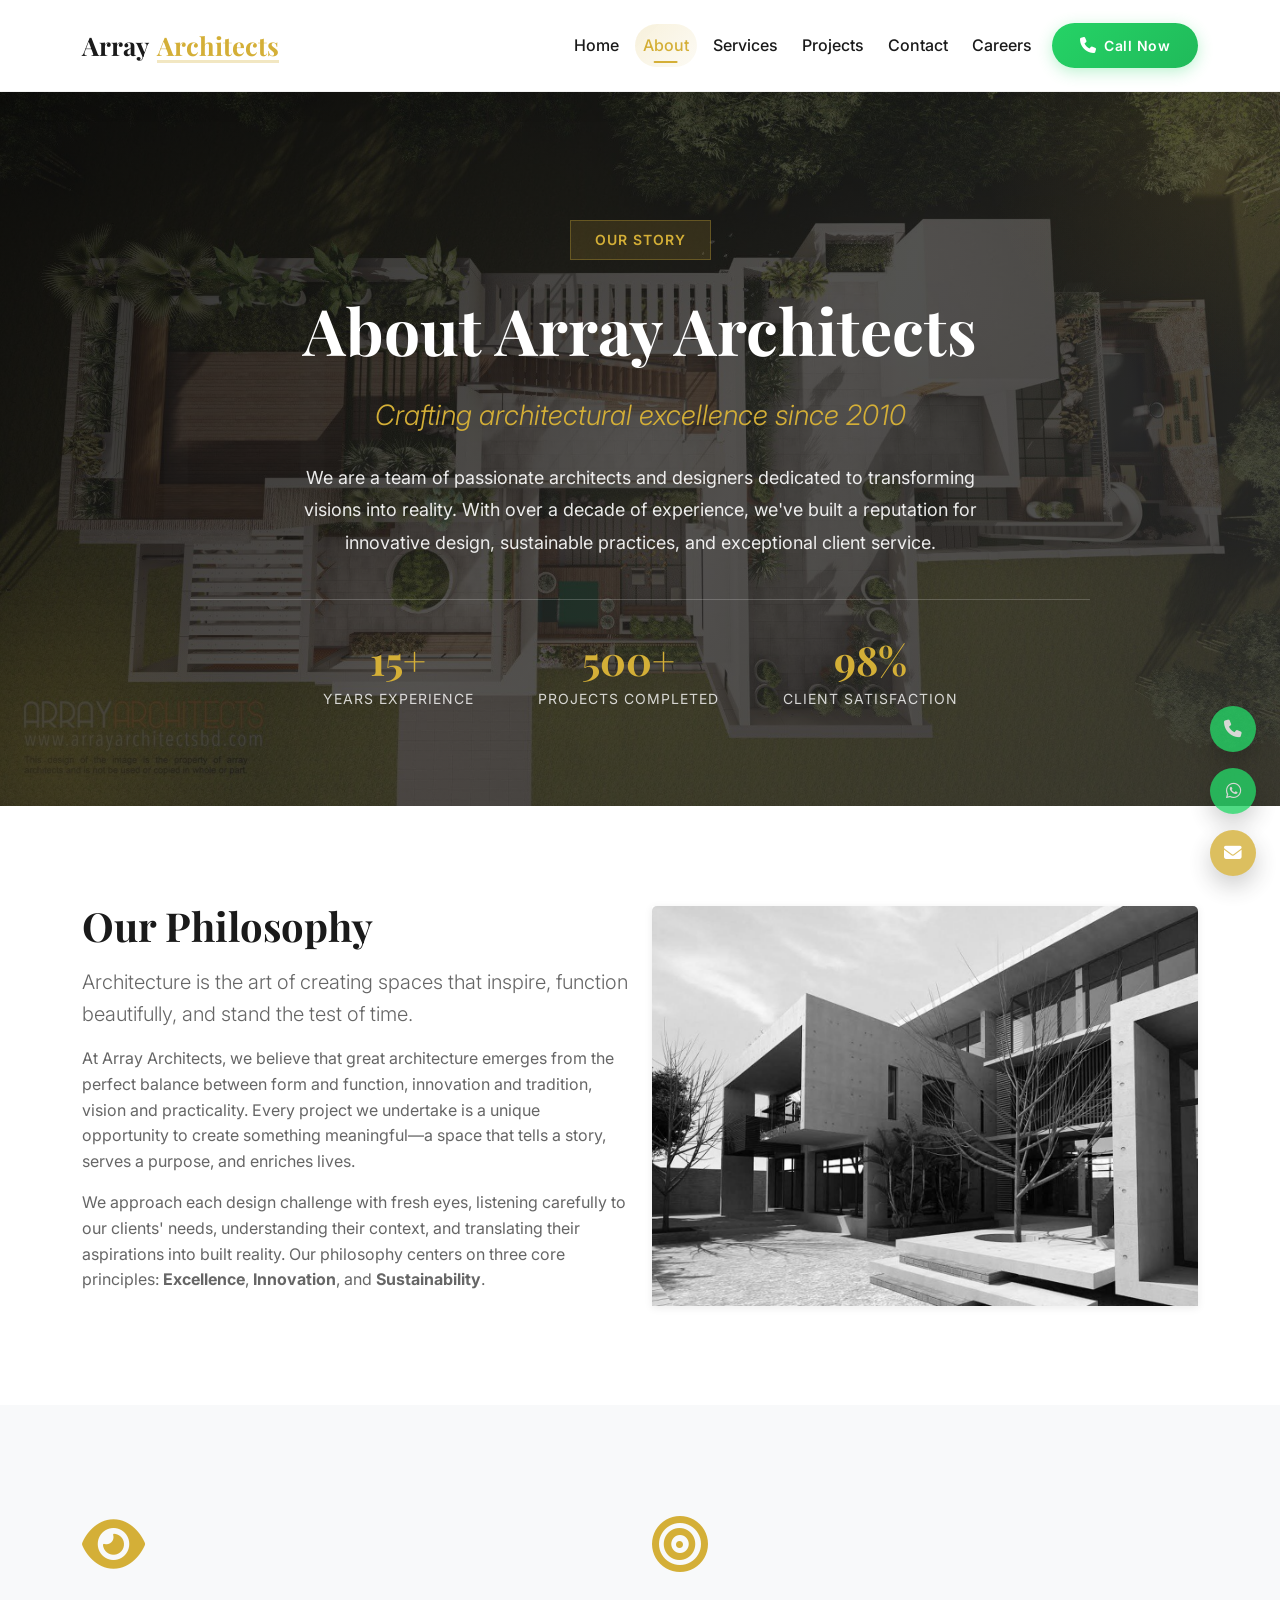
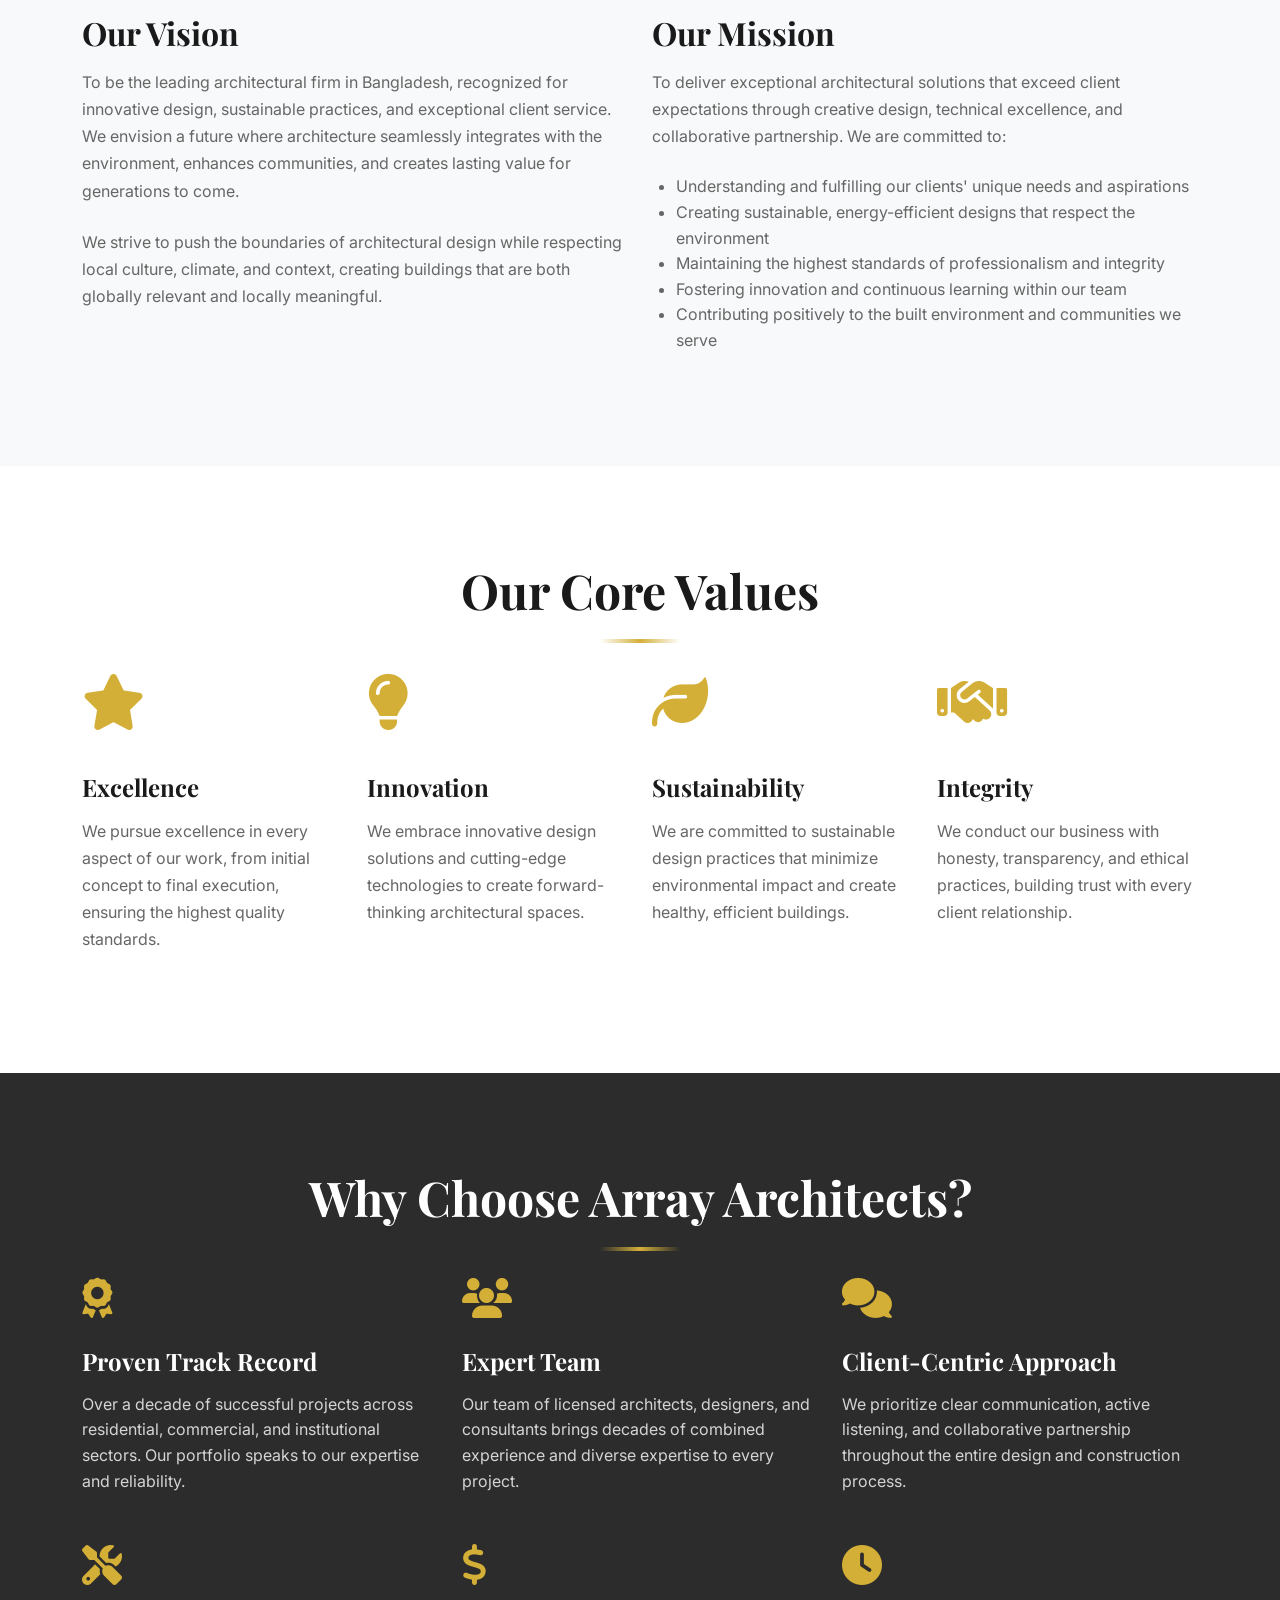
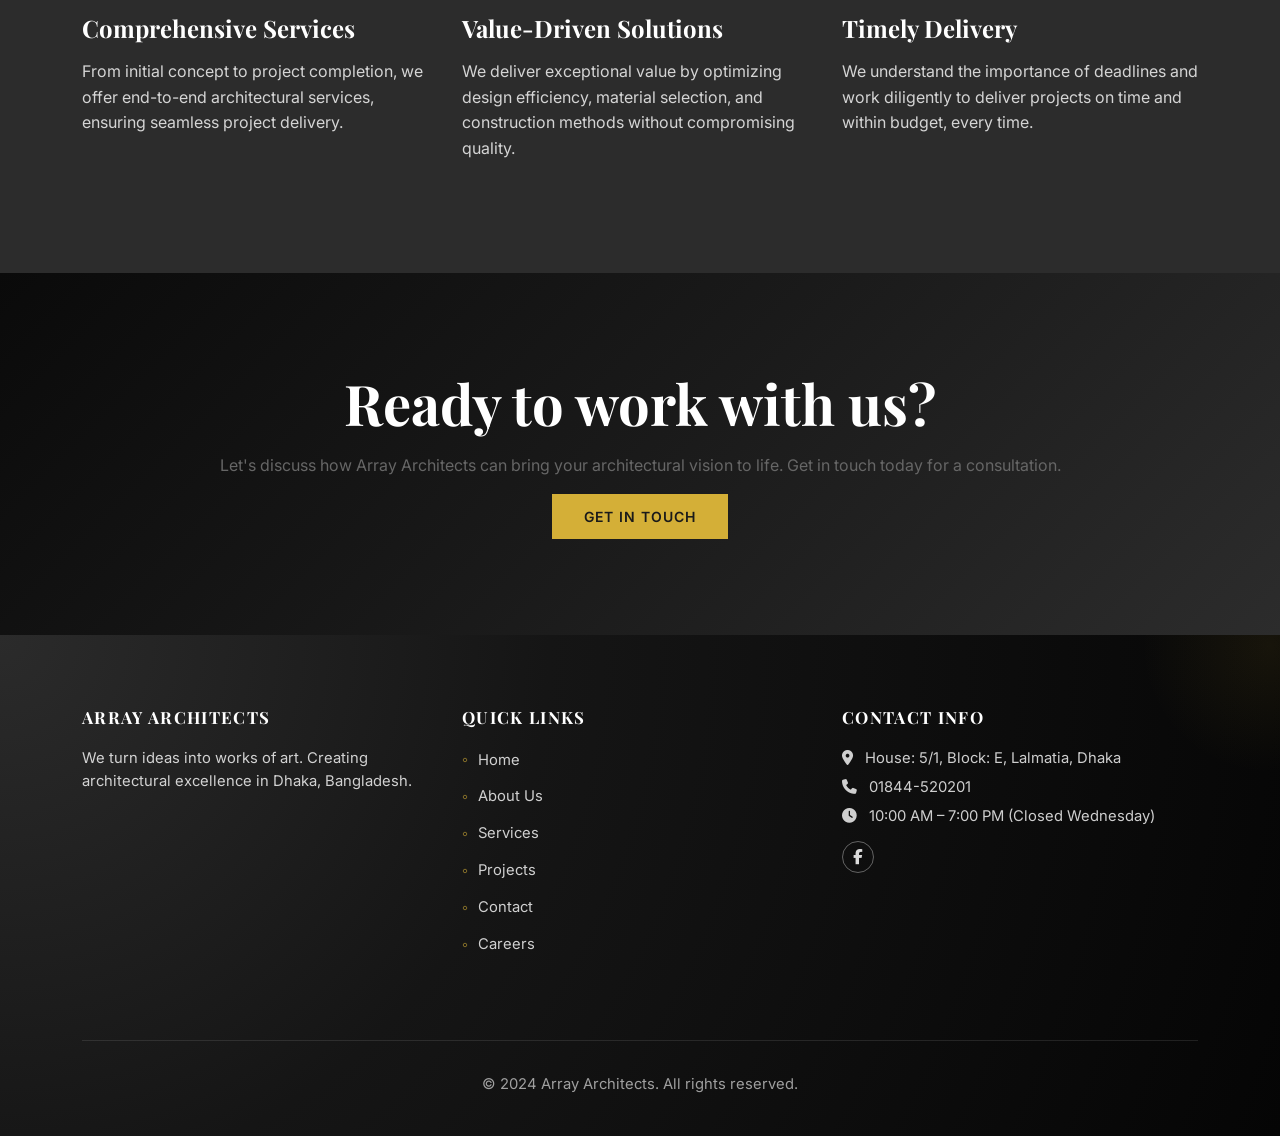
==== commit fb8b3448: "Modification" ====
--- a/about.html
+++ b/about.html
@@ -303,9 +303,9 @@
                     <p><i class="fas fa-map-marker-alt me-2"></i> House: 5/1, Block: E, Lalmatia, Dhaka</p>
                     <p><i class="fas fa-phone me-2"></i> <a href="tel:+8801844520201">01844-520201</a></p>
                     <p><i class="fas fa-clock me-2"></i> 10:00 AM – 7:00 PM (Closed Wednesday)</p>
-                    <div class="mt-3">
-                        <a href="https://www.facebook.com/arrayarchitectsbd/" target="_blank" rel="noopener noreferrer" class="me-3" style="color: rgba(255, 255, 255, 0.8); font-size: 1.5rem; transition: var(--transition);" title="Facebook">
-                            <i class="fab fa-facebook"></i>
+                    <div class="footer-social">
+                        <a href="https://www.facebook.com/arrayarchitectsbd/" target="_blank" rel="noopener noreferrer" title="Facebook">
+                            <i class="fab fa-facebook-f"></i>
                         </a>
                     </div>
                 </div>
--- a/assets/css/style.css
+++ b/assets/css/style.css
@@ -159,9 +159,9 @@
 
 /* ===== NAVBAR ===== */
 .navbar {
-    background: rgba(255, 255, 255, 0.98);
-    backdrop-filter: blur(10px);
-    box-shadow: 0 2px 20px rgba(0, 0, 0, 0.05);
+    background: rgba(255, 255, 255, 0.96);
+    backdrop-filter: blur(18px);
+    box-shadow: 0 8px 30px rgba(0, 0, 0, 0.06);
     padding: 1.25rem 0;
     position: sticky;
     top: 0;
@@ -171,13 +171,13 @@
 }
 
 .navbar.scrolled {
-    box-shadow: 0 4px 30px rgba(0, 0, 0, 0.1);
+    box-shadow: 0 10px 40px rgba(0, 0, 0, 0.12);
     padding: 0.75rem 0;
 }
 
 .navbar-brand {
     font-family: var(--font-heading);
-    font-size: 1.75rem;
+    font-size: 1.6rem;
     font-weight: 700;
     color: var(--text-dark);
     display: flex;
@@ -187,7 +187,7 @@
 }
 
 .navbar-brand:hover {
-    transform: translateY(-2px);
+    transform: translateY(-2px) scale(1.01);
 }
 
 .brand-text {
@@ -205,7 +205,7 @@
     bottom: 0.1em;
     left: 0;
     width: 100%;
-    height: 2px;
+    height: 3px;
     background: var(--accent-color);
     opacity: 0.3;
 }
@@ -218,10 +218,10 @@
     color: var(--text-dark);
     font-weight: 500;
     margin: 0 0.25rem;
-    padding: 0.625rem 1.25rem;
-    transition: var(--transition);
-    position: relative;
-    border-radius: 6px;
+    padding: 0.55rem 1.25rem;
+    transition: var(--transition);
+    position: relative;
+    border-radius: 999px;
     display: flex;
     align-items: center;
 }
@@ -238,8 +238,8 @@
     left: 0;
     right: 0;
     bottom: 0;
-    background: rgba(212, 175, 55, 0.1);
-    border-radius: 6px;
+    background: linear-gradient(135deg, rgba(212, 175, 55, 0.18), rgba(212, 175, 55, 0.05));
+    border-radius: 999px;
     transform: scale(0);
     transition: var(--transition);
     z-index: 0;
@@ -261,7 +261,7 @@
     bottom: 0.25rem;
     left: 50%;
     transform: translateX(-50%) scaleX(0);
-    width: 60%;
+    width: 40%;
     height: 2px;
     background: var(--accent-color);
     transition: var(--transition);
@@ -275,7 +275,7 @@
 
 .navbar-toggler {
     border: none;
-    padding: 0.5rem;
+    padding: 0.4rem 0.5rem;
     border-radius: 6px;
     transition: var(--transition);
 }
@@ -1757,8 +1757,8 @@
 /* ===== FLOATING CONTACT WIDGET ===== */
 .floating-contact {
     position: fixed;
-    bottom: 2rem;
-    right: 2rem;
+    bottom: 1.5rem;
+    right: 1.5rem;
     z-index: 999;
     display: flex;
     flex-direction: column;
@@ -1766,15 +1766,15 @@
 }
 
 .floating-btn {
-    width: 60px;
-    height: 60px;
+    width: 46px;
+    height: 46px;
     border-radius: 50%;
     display: flex;
     align-items: center;
     justify-content: center;
     color: var(--text-white);
-    font-size: 1.5rem;
-    box-shadow: var(--shadow-lg);
+    font-size: 1.1rem;
+    box-shadow: 0 10px 25px rgba(0, 0, 0, 0.25);
     transition: var(--transition);
     cursor: pointer;
     border: none;
@@ -1782,8 +1782,8 @@
 }
 
 .floating-btn:hover {
-    transform: scale(1.1);
-    box-shadow: var(--shadow-md);
+    transform: translateY(-3px) scale(1.03);
+    box-shadow: 0 14px 30px rgba(0, 0, 0, 0.3);
 }
 
 .floating-btn.call {
@@ -1800,24 +1800,75 @@
 
 /* ===== FOOTER ===== */
 .footer {
-    background: var(--primary-color);
+    background: radial-gradient(circle at top left, #2b2b2b 0%, #151515 40%, #050505 100%);
     color: var(--text-white);
-    padding: 4rem 0 2rem;
+    padding: 4.5rem 0 2.5rem;
+    position: relative;
+    overflow: hidden;
+}
+
+.footer::before {
+    content: '';
+    position: absolute;
+    top: -120px;
+    right: -120px;
+    width: 260px;
+    height: 260px;
+    border-radius: 50%;
+    background: radial-gradient(circle, rgba(212, 175, 55, 0.16) 0%, transparent 70%);
+    opacity: 0.5;
 }
 
 .footer h5 {
     color: var(--text-white);
-    margin-bottom: 1.5rem;
+    margin-bottom: 1.2rem;
+    font-size: 1.05rem;
+    letter-spacing: 0.08em;
+    text-transform: uppercase;
 }
 
 .footer p,
 .footer a {
     color: rgba(255, 255, 255, 0.8);
-    margin-bottom: 0.5rem;
+    margin-bottom: 0.35rem;
+    font-size: 0.925rem;
 }
 
 .footer a:hover {
     color: var(--accent-color);
+}
+
+.footer ul {
+    padding: 0;
+    margin: 0;
+}
+
+.footer ul li {
+    margin-bottom: 0.35rem;
+}
+
+.footer ul li a {
+    position: relative;
+    padding-left: 1rem;
+    display: inline-flex;
+    align-items: center;
+}
+
+.footer ul li a::before {
+    content: '';
+    position: absolute;
+    left: 0;
+    width: 6px;
+    height: 6px;
+    border-radius: 50%;
+    border: 1px solid rgba(212, 175, 55, 0.8);
+    transform: scale(0.7);
+    transition: var(--transition);
+}
+
+.footer ul li a:hover::before {
+    background: var(--accent-color);
+    transform: scale(1);
 }
 
 .footer-bottom {
@@ -1830,6 +1881,34 @@
 .footer-bottom p {
     margin: 0;
     color: rgba(255, 255, 255, 0.6);
+}
+
+/* Footer social icons */
+.footer .footer-social {
+    display: flex;
+    align-items: center;
+    gap: 0.75rem;
+    margin-top: 0.75rem;
+}
+
+.footer .footer-social a {
+    width: 32px;
+    height: 32px;
+    border-radius: 50%;
+    border: 1px solid rgba(255, 255, 255, 0.35);
+    display: inline-flex;
+    align-items: center;
+    justify-content: center;
+    font-size: 0.95rem;
+    color: rgba(255, 255, 255, 0.85);
+    transition: var(--transition);
+}
+
+.footer .footer-social a:hover {
+    background: var(--accent-color);
+    border-color: var(--accent-color);
+    color: var(--text-dark);
+    transform: translateY(-2px);
 }
 
 /* ===== CTA SECTIONS ===== */
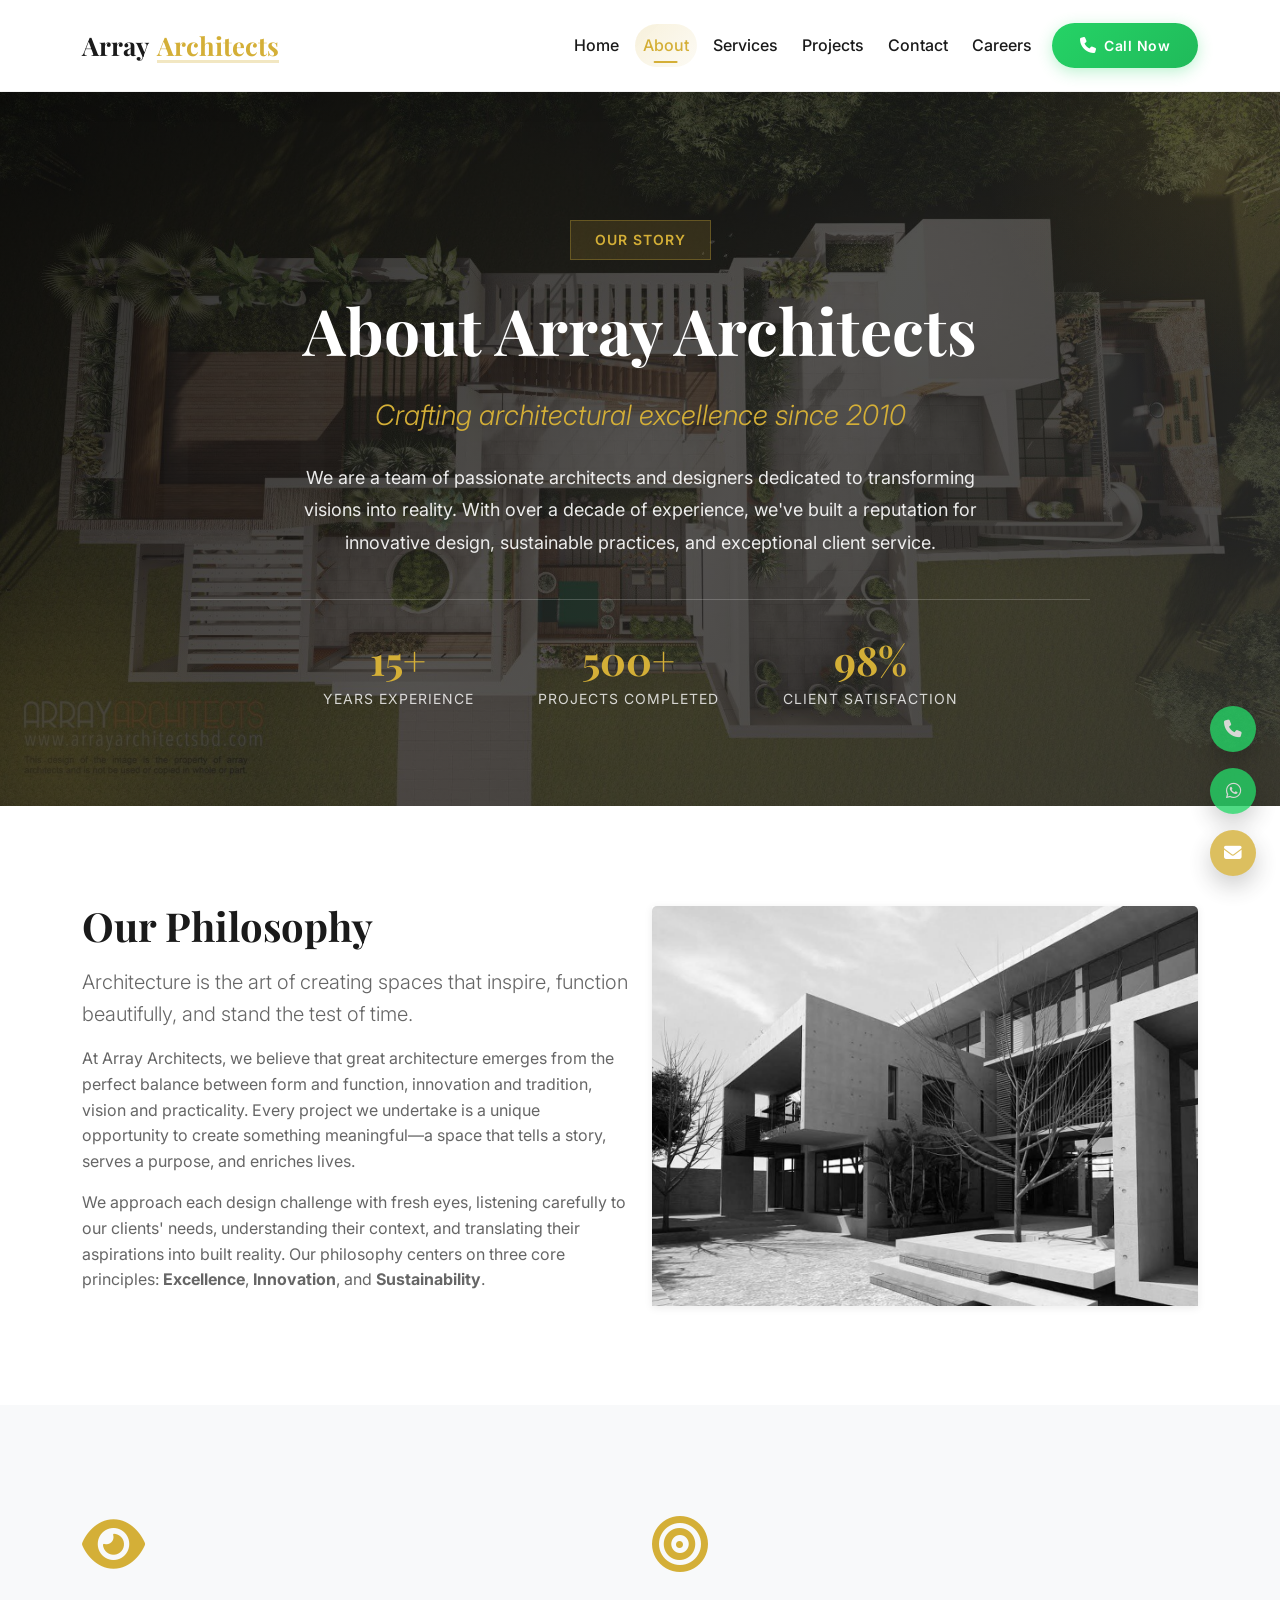
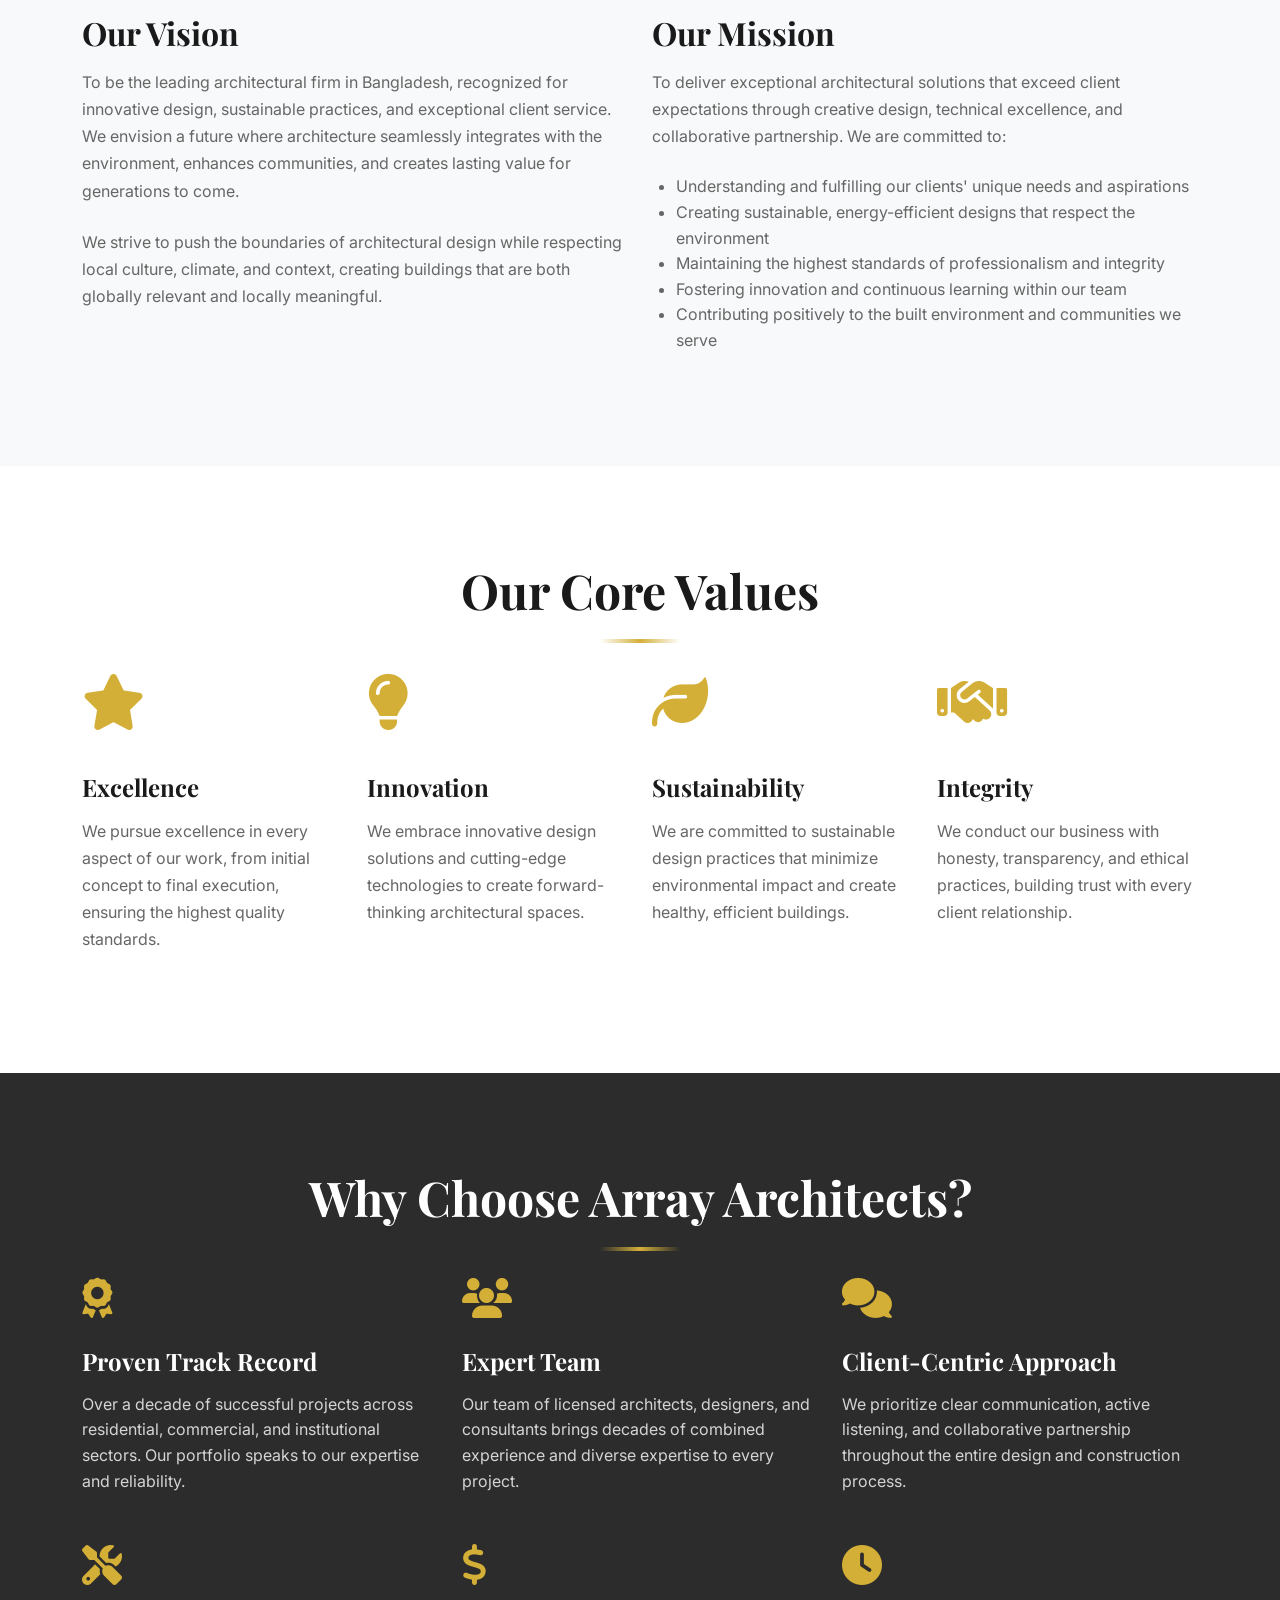
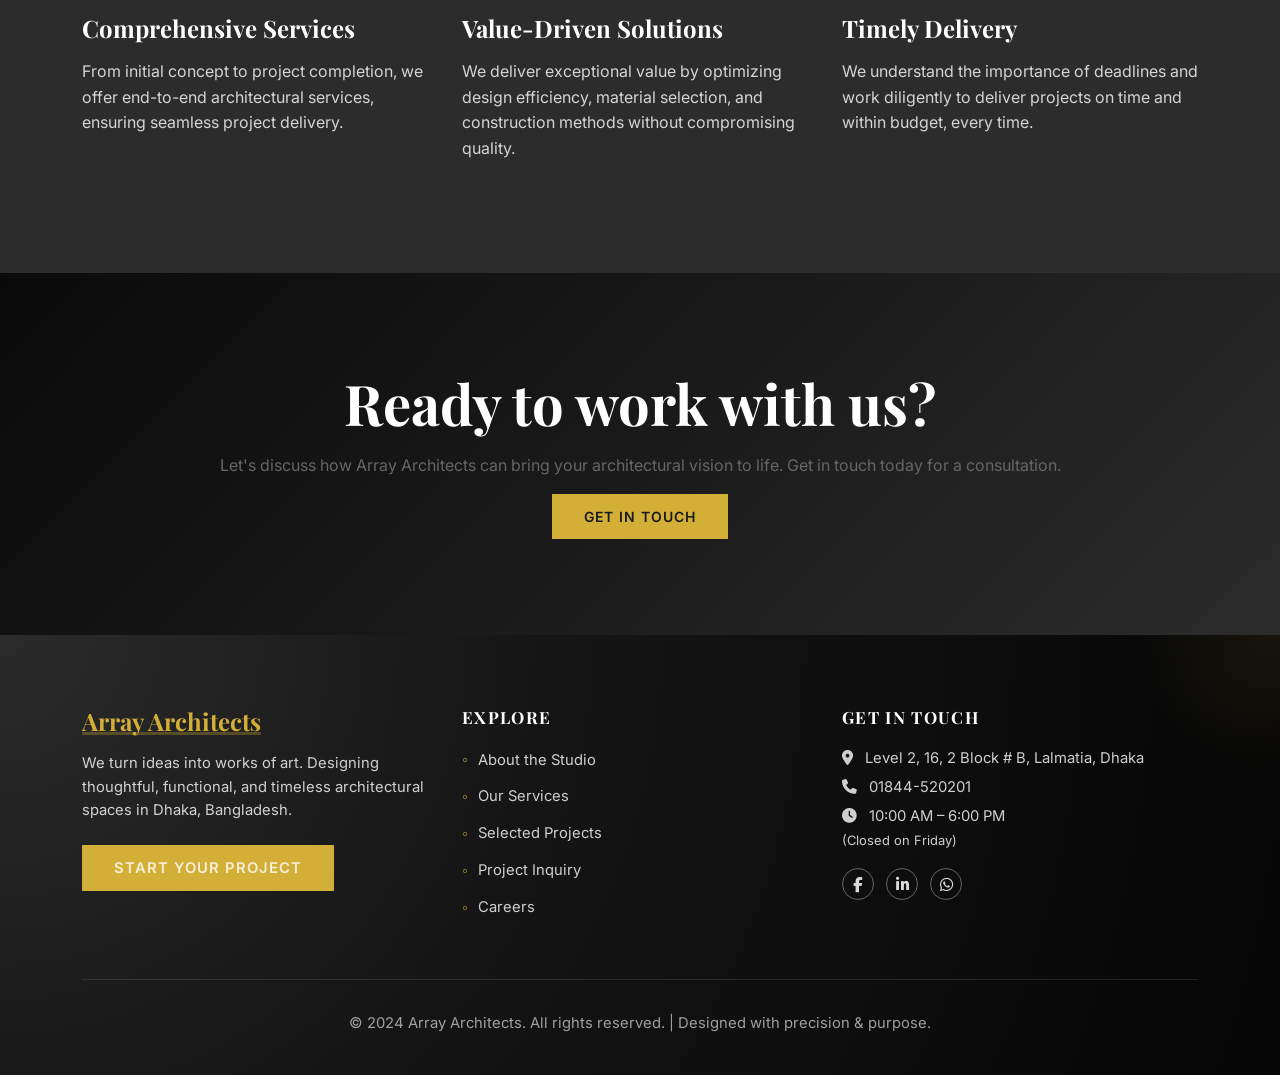
==== commit 4d6586f8: "Modification v2" ====
--- a/about.html
+++ b/about.html
@@ -282,36 +282,86 @@
     <!-- ===== FOOTER ===== -->
     <footer class="footer">
         <div class="container">
-            <div class="row">
-                <div class="col-lg-4 mb-4">
-                    <h5>Array Architects</h5>
-                    <p>We turn ideas into works of art. Creating architectural excellence in Dhaka, Bangladesh.</p>
-                </div>
-                <div class="col-lg-4 mb-4">
-                    <h5>Quick Links</h5>
-                    <ul>
-                        <li><a href="index.html">Home</a></li>
-                        <li><a href="about.html">About Us</a></li>
-                        <li><a href="services.html">Services</a></li>
-                        <li><a href="projects.html">Projects</a></li>
-                        <li><a href="contact.html">Contact</a></li>
+            <div class="row gy-4">
+    
+                <!-- Brand & Philosophy -->
+                <div class="col-lg-4">
+                    <h4 class="footer-brand">
+                         <span class="brand-accent"> Array Architects</span>
+                    </h4>
+                    <p class="footer-text">
+                        We turn ideas into works of art. Designing thoughtful, functional, and timeless architectural spaces in Dhaka, Bangladesh.
+                    </p>
+    
+                    <a href="contact.html" class="btn btn-accent mt-3">
+                        Start Your Project
+                    </a>
+                </div>
+    
+                <!-- Navigation (Rethought Quick Links) -->
+                <div class="col-lg-4">
+                    <h5 class="footer-title">Explore</h5>
+                    <ul class="footer-links">
+                        <li><a href="about.html">About the Studio</a></li>
+                        <li><a href="services.html">Our Services</a></li>
+                        <li><a href="projects.html">Selected Projects</a></li>
+                        <li><a href="contact.html">Project Inquiry</a></li>
                         <li><a href="careers.html">Careers</a></li>
                     </ul>
                 </div>
-                <div class="col-lg-4 mb-4">
-                    <h5>Contact Info</h5>
-                    <p><i class="fas fa-map-marker-alt me-2"></i> House: 5/1, Block: E, Lalmatia, Dhaka</p>
-                    <p><i class="fas fa-phone me-2"></i> <a href="tel:+8801844520201">01844-520201</a></p>
-                    <p><i class="fas fa-clock me-2"></i> 10:00 AM – 7:00 PM (Closed Wednesday)</p>
-                    <div class="footer-social">
-                        <a href="https://www.facebook.com/arrayarchitectsbd/" target="_blank" rel="noopener noreferrer" title="Facebook">
+    
+                <!-- Contact & Social -->
+                <div class="col-lg-4">
+                    <h5 class="footer-title">Get in Touch</h5>
+    
+                    <p>
+                        <i class="fas fa-map-marker-alt me-2"></i>
+                        Level 2, 16, 2 Block # B, Lalmatia, Dhaka
+                    </p>
+    
+                    <p>
+                        <i class="fas fa-phone me-2"></i>
+                        <a href="tel:+8801844520201">01844-520201</a>
+                    </p>
+    
+                    <p>
+                        <i class="fas fa-clock me-2"></i>
+                        10:00 AM – 6:00 PM <br>
+                        <small>(Closed on Friday)</small>
+                    </p>
+    
+                    <div class="footer-social mt-3">
+                        <a href="https://www.facebook.com/arrayarchitectsbd/" 
+                           target="_blank" 
+                           rel="noopener noreferrer" 
+                           title="Facebook">
                             <i class="fab fa-facebook-f"></i>
                         </a>
-                    </div>
-                </div>
-            </div>
+    
+                        <a href="https://www.linkedin.com/company/array-architects/" 
+                           target="_blank" 
+                           rel="noopener noreferrer" 
+                           title="LinkedIn">
+                            <i class="fab fa-linkedin-in"></i>
+                        </a>
+    
+                        <a href="https://wa.me/8801844520201" 
+                           target="_blank" 
+                           title="WhatsApp">
+                            <i class="fab fa-whatsapp"></i>
+                        </a>
+                    </div>
+                </div>
+    
+            </div>
+    
+            <!-- Footer Bottom -->
             <div class="footer-bottom">
-                <p>&copy; 2024 Array Architects. All rights reserved.</p>
+                <p>
+                    &copy; 2024 Array Architects. All rights reserved.  
+                    <span class="footer-separator">|</span>
+                    Designed with precision & purpose.
+                </p>
             </div>
         </div>
     </footer>
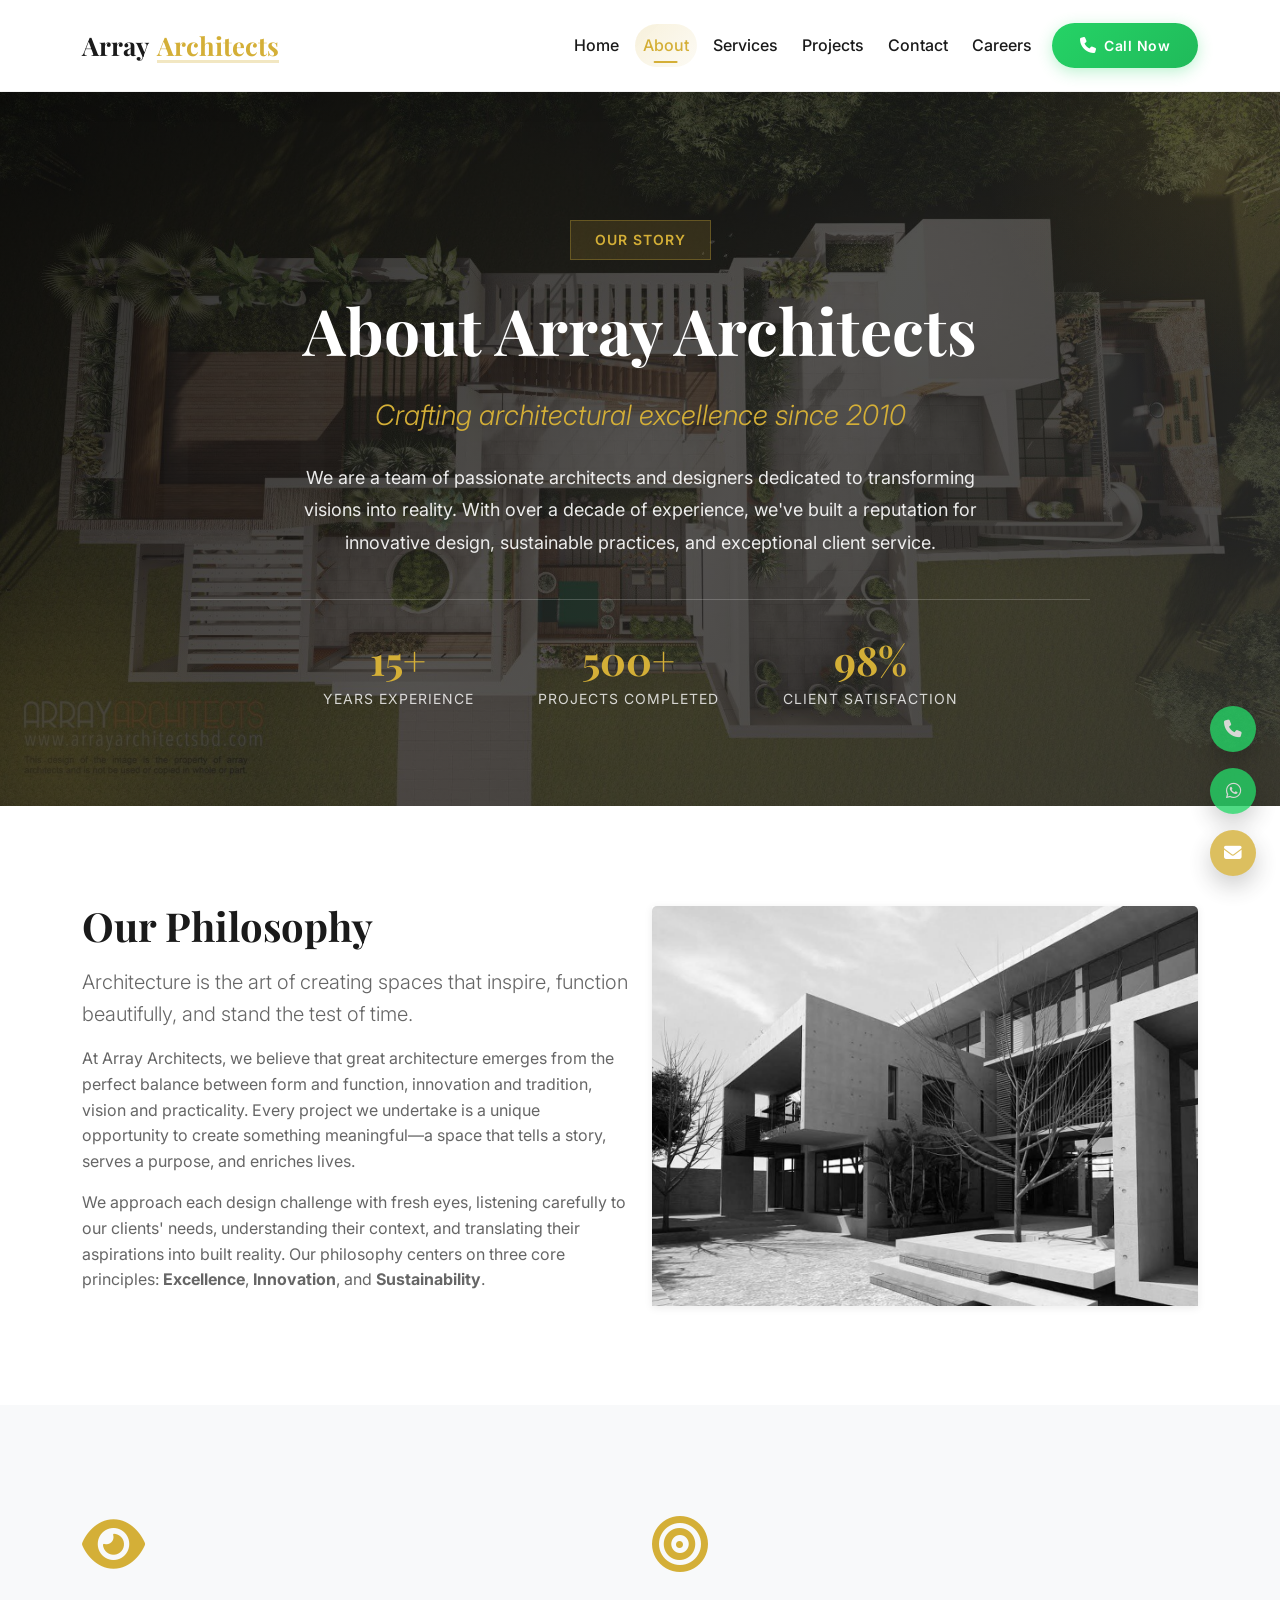
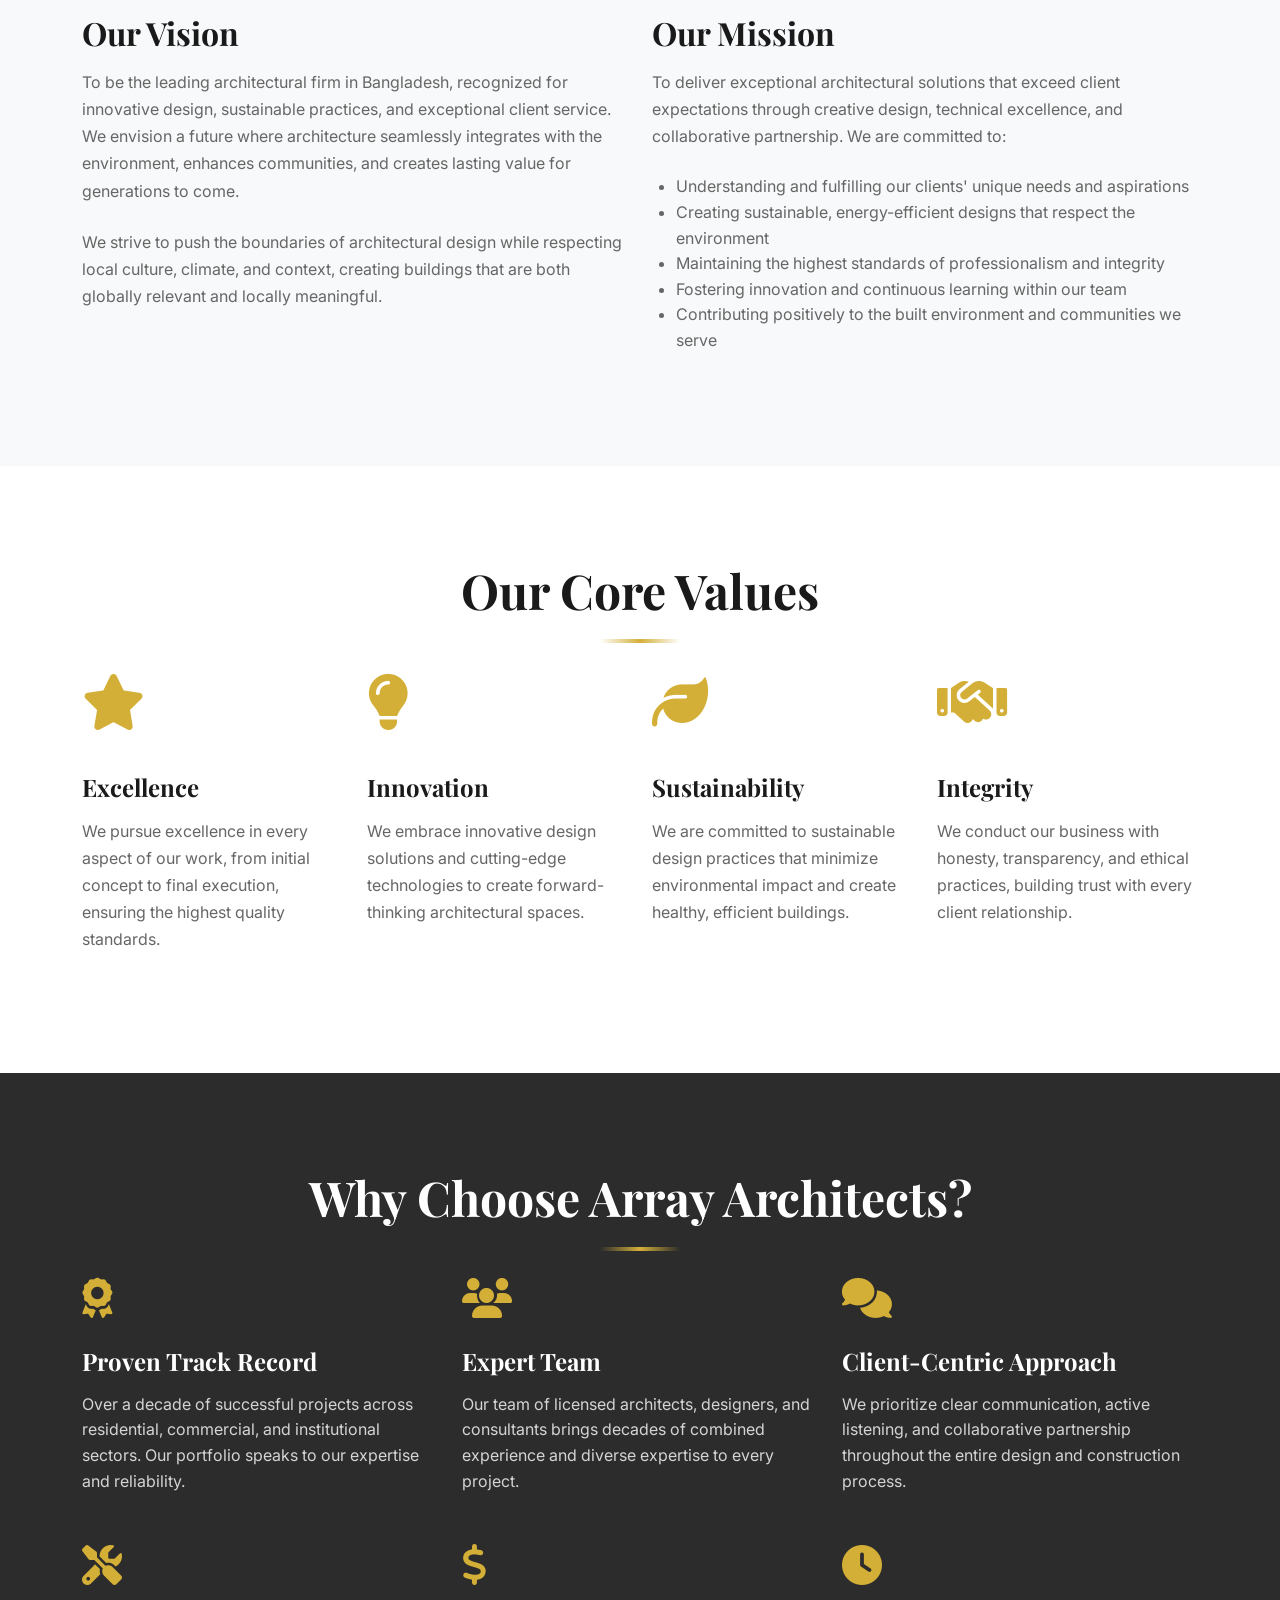
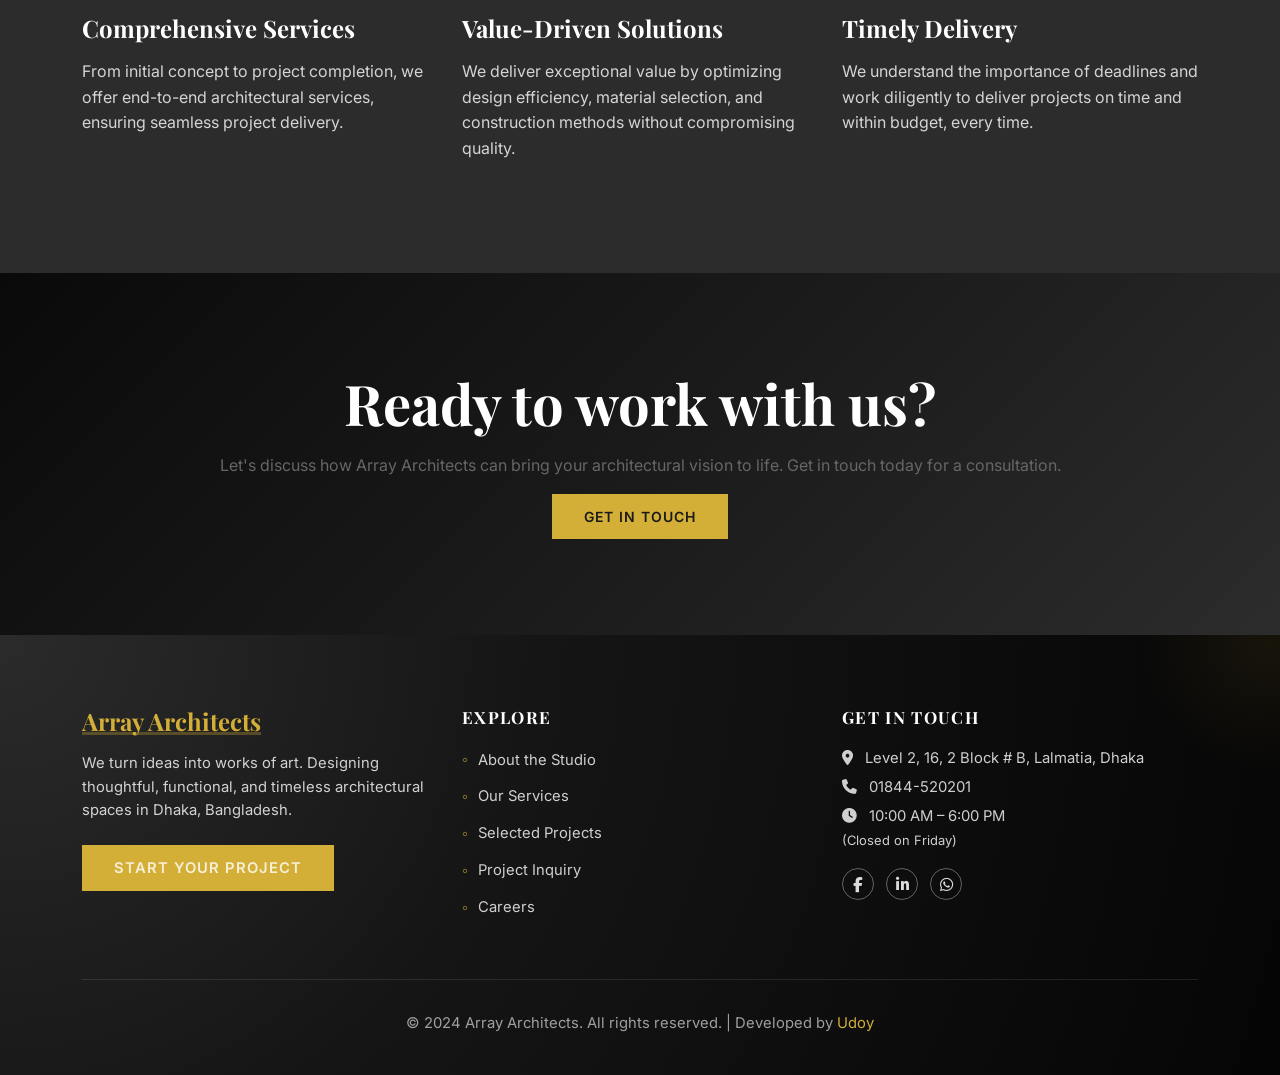
==== commit 1df6ce06: "Add footer credit linking to Udoy's portfolio. Co-authored-by: Cursor <cursoragent@cursor.com>" ====
--- a/about.html
+++ b/about.html
@@ -360,7 +360,7 @@
                 <p>
                     &copy; 2024 Array Architects. All rights reserved.  
                     <span class="footer-separator">|</span>
-                    Designed with precision & purpose.
+                    Developed by <a href="https://udoyweb.netlify.app/" target="_blank" rel="noopener noreferrer">Udoy</a>
                 </p>
             </div>
         </div>
--- a/assets/css/style.css
+++ b/assets/css/style.css
@@ -1883,6 +1883,17 @@
     color: rgba(255, 255, 255, 0.6);
 }
 
+.footer-bottom a {
+    color: var(--accent-color);
+    margin-bottom: 0;
+    text-decoration: none;
+}
+
+.footer-bottom a:hover {
+    color: #e8c547;
+    text-decoration: underline;
+}
+
 /* Footer social icons */
 .footer .footer-social {
     display: flex;
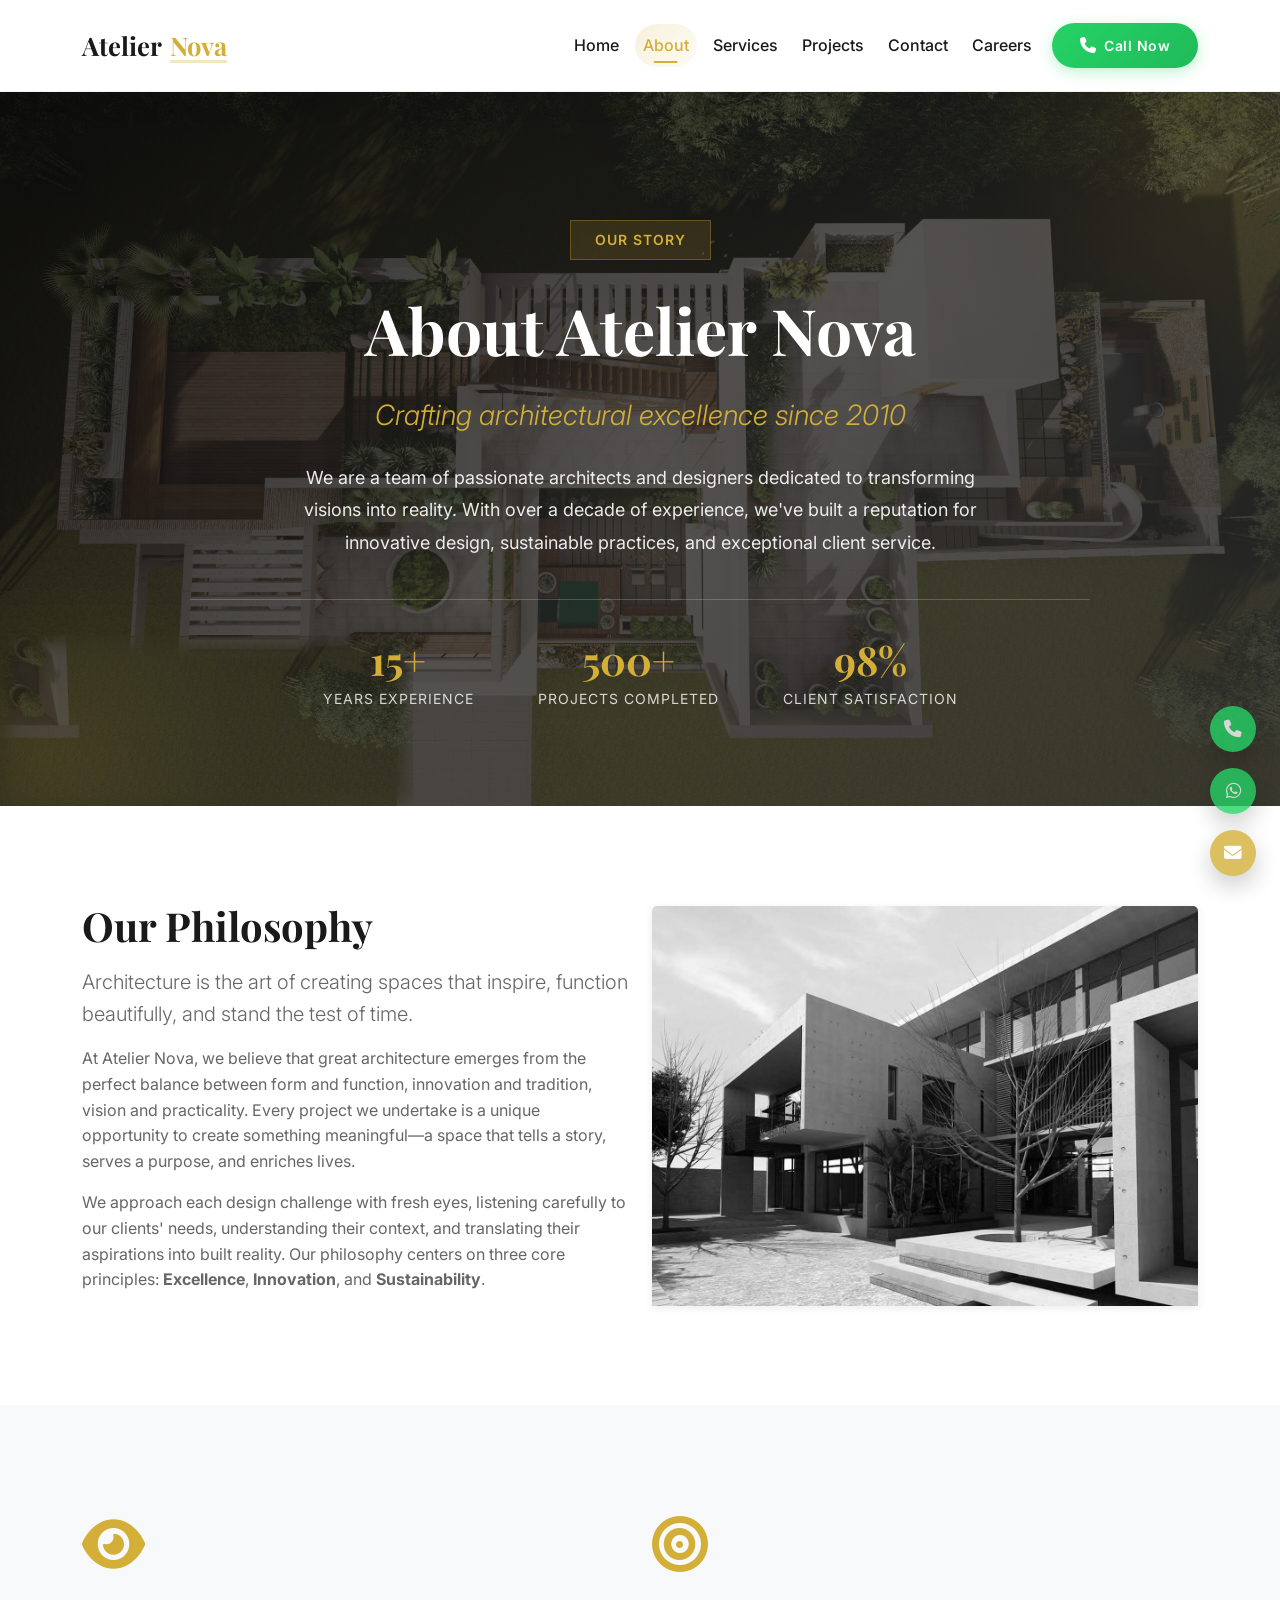
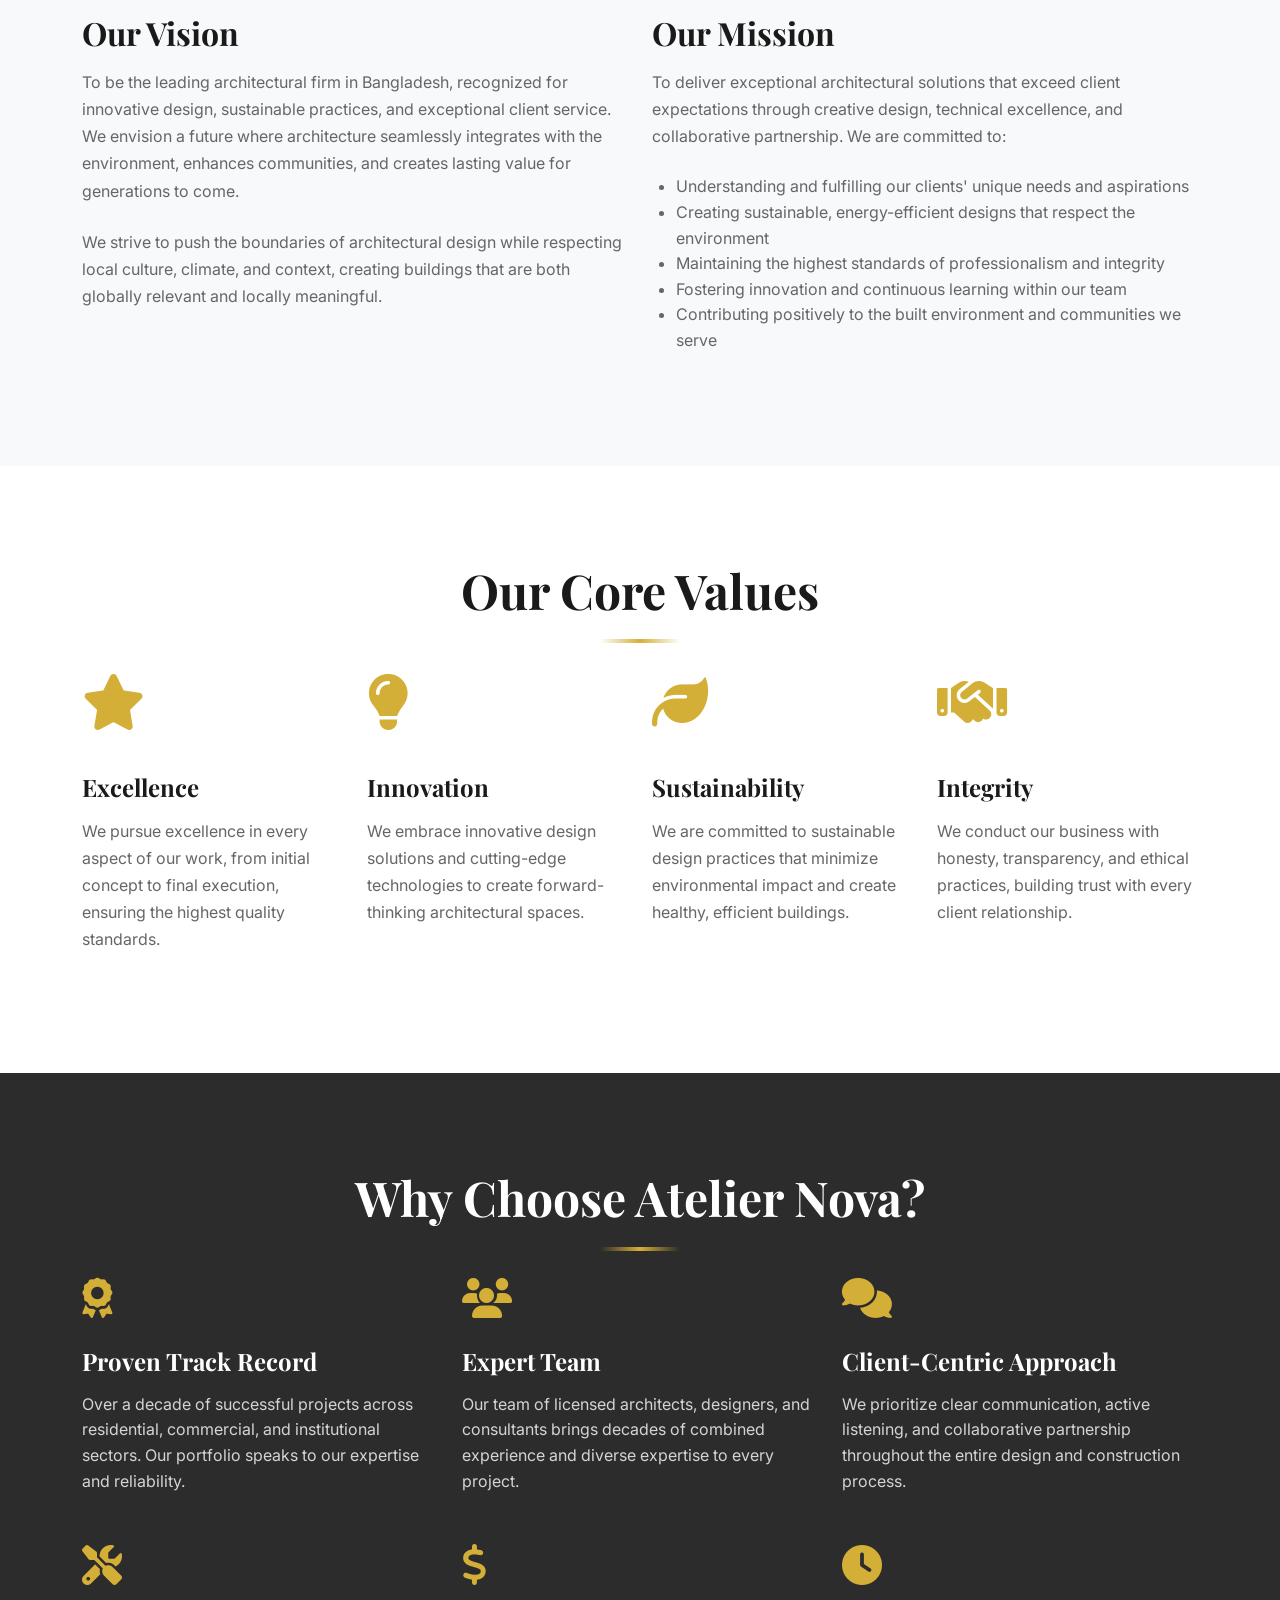
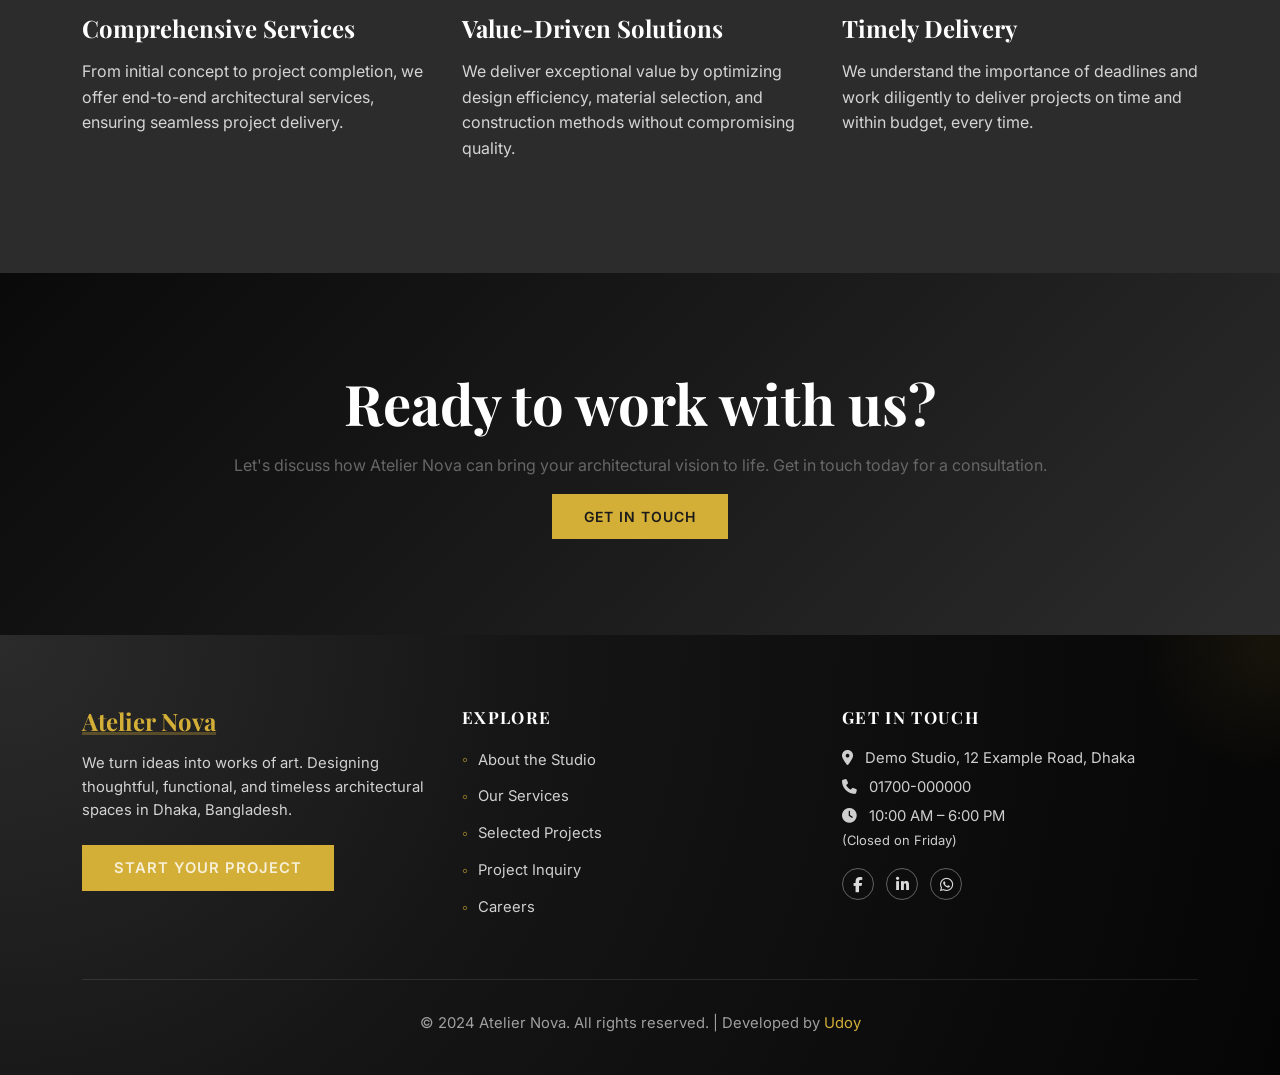
==== commit 2d9a584b: "Rebrand the demo as Atelier Nova with a full admin CMS and cinematic showcase. Placeholder studio de" ====
--- a/about.html
+++ b/about.html
@@ -3,10 +3,10 @@
 <head>
     <meta charset="UTF-8">
     <meta name="viewport" content="width=device-width, initial-scale=1.0">
-    <meta name="description" content="Learn about Array Architects - Our philosophy, vision, mission, and values. Discover why clients trust us for their architectural projects in Dhaka, Bangladesh.">
-    <meta name="keywords" content="about Array Architects, architecture firm Dhaka, architectural philosophy, design values">
-    <meta name="author" content="Array Architects">
-    <title>About Us - Array Architects</title>
+    <meta name="description" content="Learn about Atelier Nova - Our philosophy, vision, mission, and values. Discover why clients trust us for their architectural projects in Dhaka, Bangladesh.">
+    <meta name="keywords" content="about Atelier Nova, architecture firm Dhaka, architectural philosophy, design values">
+    <meta name="author" content="Atelier Nova">
+    <title>About Us - Atelier Nova</title>
     
     <!-- Bootstrap 5 CSS -->
     <link href="https://cdn.jsdelivr.net/npm/bootstrap@5.3.0/dist/css/bootstrap.min.css" rel="stylesheet">
@@ -25,8 +25,8 @@
     <nav class="navbar navbar-expand-lg">
         <div class="container">
             <a class="navbar-brand" href="index.html">
-                <span class="brand-text">Array</span>
-                <span class="brand-accent">Architects</span>
+                <span class="brand-text">Atelier</span>
+                <span class="brand-accent">Nova</span>
             </a>
             <button class="navbar-toggler" type="button" data-bs-toggle="collapse" data-bs-target="#navbarNav" aria-label="Toggle navigation">
                 <span class="navbar-toggler-icon"></span>
@@ -64,7 +64,7 @@
                         </a>
                     </li>
                     <li class="nav-item">
-                        <a class="btn btn-call" href="tel:+8801844520201">
+                        <a class="btn btn-call" href="tel:+8801700000000">
                             <i class="fas fa-phone"></i>
                             <span>Call Now</span>
                         </a>
@@ -88,7 +88,7 @@
                 <div class="hero-badge">
                     <span>Our Story</span>
                 </div>
-                <h1 class="page-hero-title">About Array Architects</h1>
+                <h1 class="page-hero-title">About Atelier Nova</h1>
                 <p class="page-hero-tagline">Crafting architectural excellence since 2010</p>
                 <p class="page-hero-description">We are a team of passionate architects and designers dedicated to transforming visions into reality. With over a decade of experience, we've built a reputation for innovative design, sustainable practices, and exceptional client service.</p>
                 <div class="page-hero-stats">
@@ -116,7 +116,7 @@
                 <div class="col-lg-6">
                     <h2>Our Philosophy</h2>
                     <p class="lead">Architecture is the art of creating spaces that inspire, function beautifully, and stand the test of time.</p>
-                    <p>At Array Architects, we believe that great architecture emerges from the perfect balance between form and function, innovation and tradition, vision and practicality. Every project we undertake is a unique opportunity to create something meaningful—a space that tells a story, serves a purpose, and enriches lives.</p>
+                    <p>At Atelier Nova, we believe that great architecture emerges from the perfect balance between form and function, innovation and tradition, vision and practicality. Every project we undertake is a unique opportunity to create something meaningful—a space that tells a story, serves a purpose, and enriches lives.</p>
                     <p>We approach each design challenge with fresh eyes, listening carefully to our clients' needs, understanding their context, and translating their aspirations into built reality. Our philosophy centers on three core principles: <strong>Excellence</strong>, <strong>Innovation</strong>, and <strong>Sustainability</strong>.</p>
                 </div>
                 <div class="col-lg-6">
@@ -210,7 +210,7 @@
     <!-- ===== WHY CHOOSE US ===== -->
     <section class="section section-dark">
         <div class="container">
-            <h2 class="section-title" style="color: var(--text-white);">Why Choose Array Architects?</h2>
+            <h2 class="section-title" style="color: var(--text-white);">Why Choose Atelier Nova?</h2>
             <div class="row g-4">
                 <div class="col-md-6 col-lg-4">
                     <div class="testimonial">
@@ -274,7 +274,7 @@
     <section class="cta-section">
         <div class="container">
             <h1>Ready to work with us?</h1>
-            <p>Let's discuss how Array Architects can bring your architectural vision to life. Get in touch today for a consultation.</p>
+            <p>Let's discuss how Atelier Nova can bring your architectural vision to life. Get in touch today for a consultation.</p>
             <a href="contact.html" class="btn btn-accent">Get in Touch</a>
         </div>
     </section>
@@ -287,7 +287,7 @@
                 <!-- Brand & Philosophy -->
                 <div class="col-lg-4">
                     <h4 class="footer-brand">
-                         <span class="brand-accent"> Array Architects</span>
+                         <span class="brand-accent"> Atelier Nova</span>
                     </h4>
                     <p class="footer-text">
                         We turn ideas into works of art. Designing thoughtful, functional, and timeless architectural spaces in Dhaka, Bangladesh.
@@ -316,12 +316,12 @@
     
                     <p>
                         <i class="fas fa-map-marker-alt me-2"></i>
-                        Level 2, 16, 2 Block # B, Lalmatia, Dhaka
+                        Demo Studio, 12 Example Road, Dhaka
                     </p>
     
                     <p>
                         <i class="fas fa-phone me-2"></i>
-                        <a href="tel:+8801844520201">01844-520201</a>
+                        <a href="tel:+8801700000000">01700-000000</a>
                     </p>
     
                     <p>
@@ -331,21 +331,21 @@
                     </p>
     
                     <div class="footer-social mt-3">
-                        <a href="https://www.facebook.com/arrayarchitectsbd/" 
+                        <a href="#" 
                            target="_blank" 
                            rel="noopener noreferrer" 
                            title="Facebook">
                             <i class="fab fa-facebook-f"></i>
                         </a>
     
-                        <a href="https://www.linkedin.com/company/array-architects/" 
+                        <a href="#" 
                            target="_blank" 
                            rel="noopener noreferrer" 
                            title="LinkedIn">
                             <i class="fab fa-linkedin-in"></i>
                         </a>
     
-                        <a href="https://wa.me/8801844520201" 
+                        <a href="https://wa.me/8801700000000" 
                            target="_blank" 
                            title="WhatsApp">
                             <i class="fab fa-whatsapp"></i>
@@ -358,7 +358,7 @@
             <!-- Footer Bottom -->
             <div class="footer-bottom">
                 <p>
-                    &copy; 2024 Array Architects. All rights reserved.  
+                    &copy; 2024 Atelier Nova. All rights reserved.  
                     <span class="footer-separator">|</span>
                     Developed by <a href="https://udoyweb.netlify.app/" target="_blank" rel="noopener noreferrer">Udoy</a>
                 </p>
@@ -368,13 +368,13 @@
 
     <!-- ===== FLOATING CONTACT WIDGET ===== -->
     <div class="floating-contact">
-        <a href="tel:+8801844520201" class="floating-btn call" title="Call Now">
+        <a href="tel:+8801700000000" class="floating-btn call" title="Call Now">
             <i class="fas fa-phone"></i>
         </a>
-        <a href="https://wa.me/8801844520201" target="_blank" class="floating-btn whatsapp" title="WhatsApp">
+        <a href="https://wa.me/8801700000000" target="_blank" class="floating-btn whatsapp" title="WhatsApp">
             <i class="fab fa-whatsapp"></i>
         </a>
-        <a href="mailto:arrayarchitectsbd@gmail.com" class="floating-btn email" title="Email">
+        <a href="mailto:hello@ateliernova.demo" class="floating-btn email" title="Email">
             <i class="fas fa-envelope"></i>
         </a>
     </div>
@@ -383,6 +383,7 @@
     <script src="https://cdn.jsdelivr.net/npm/bootstrap@5.3.0/dist/js/bootstrap.bundle.min.js"></script>
     
     <!-- Custom JS -->
+    <script src="assets/js/cms.js"></script>
     <script src="assets/js/main.js"></script>
 </body>
 </html>
